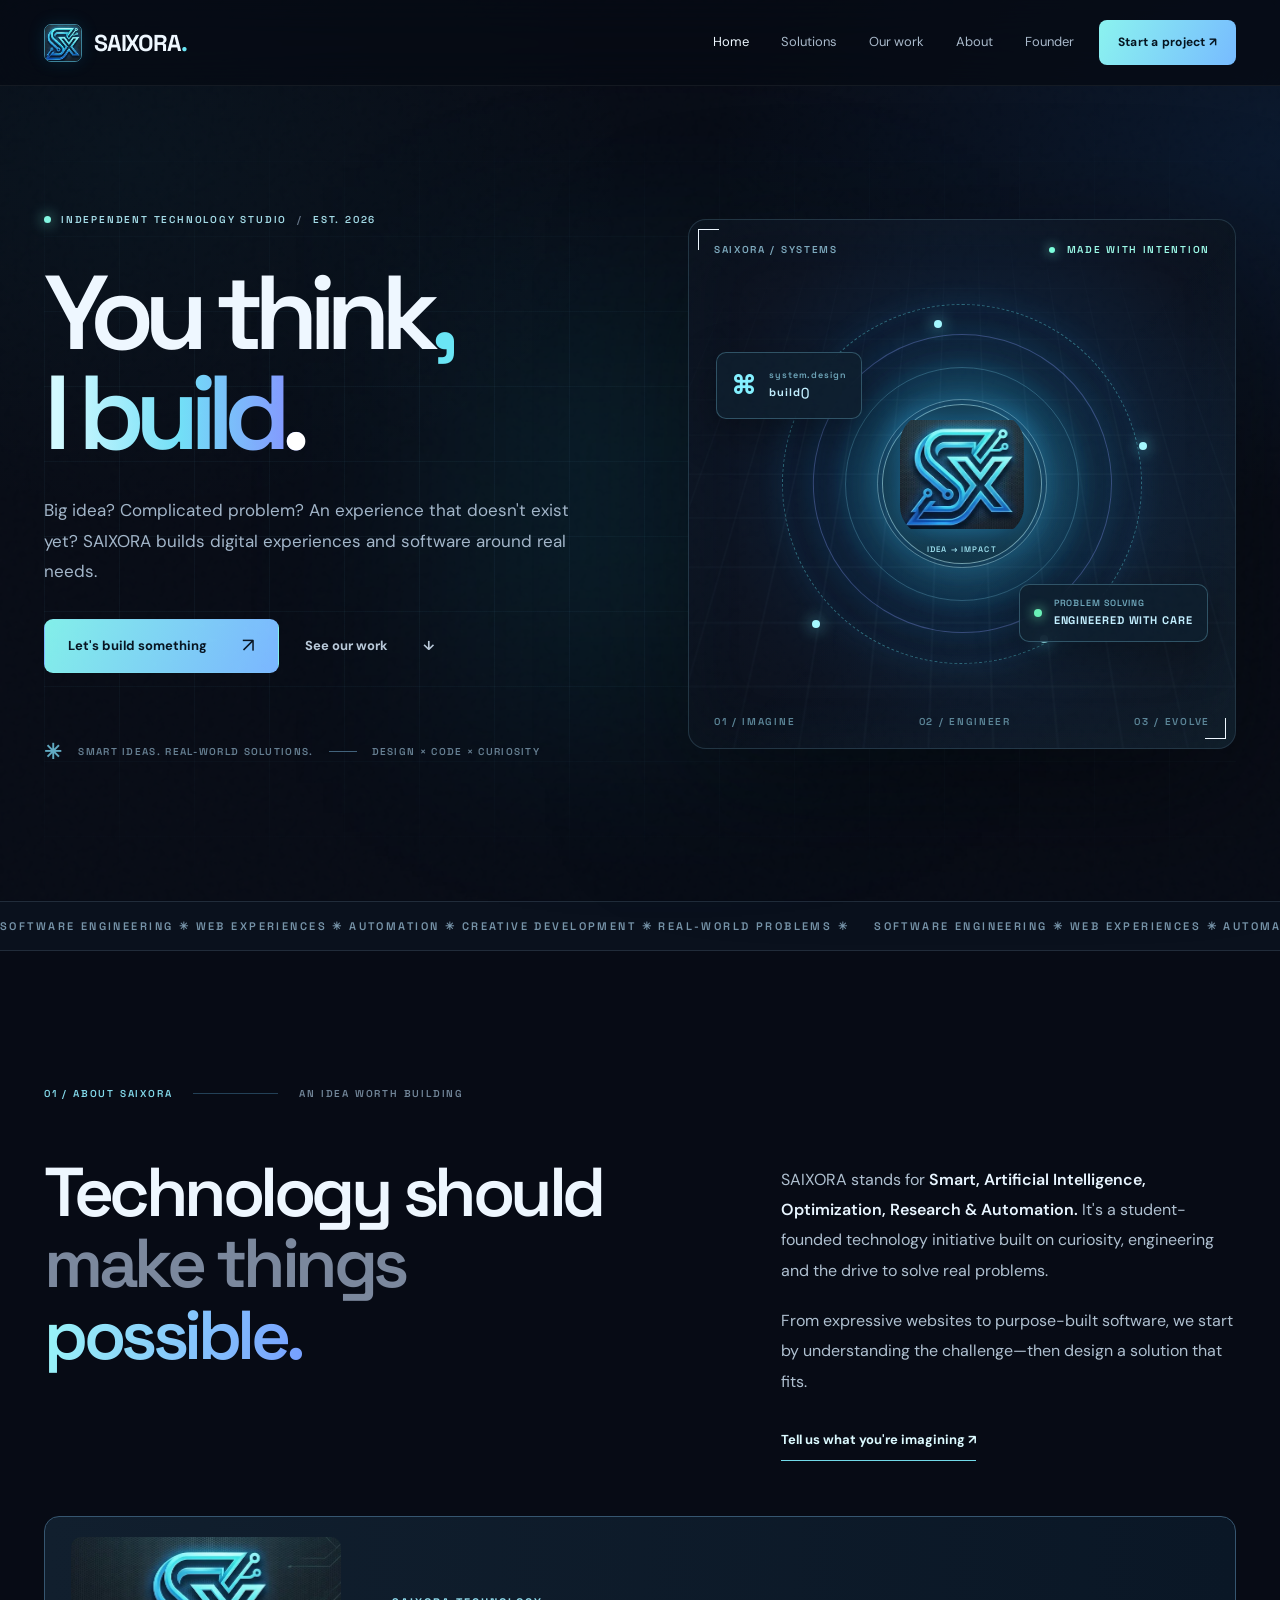
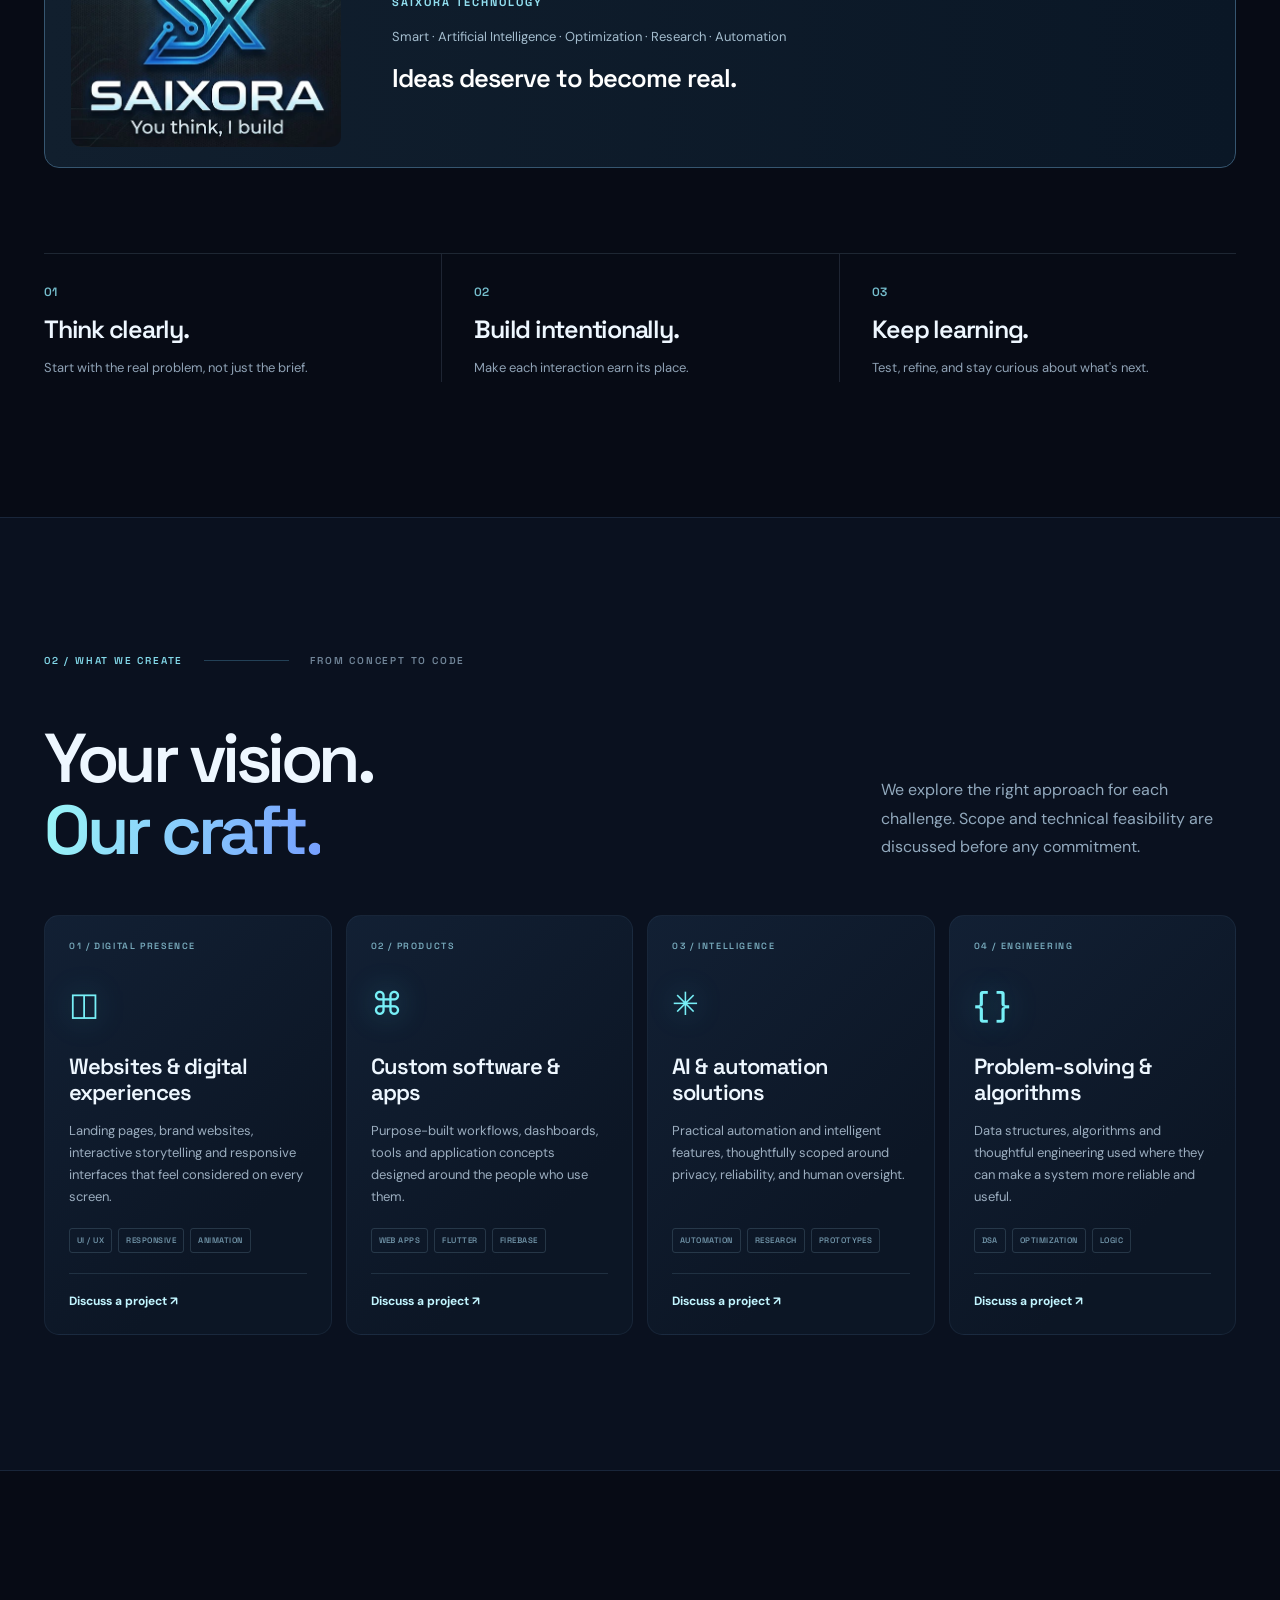
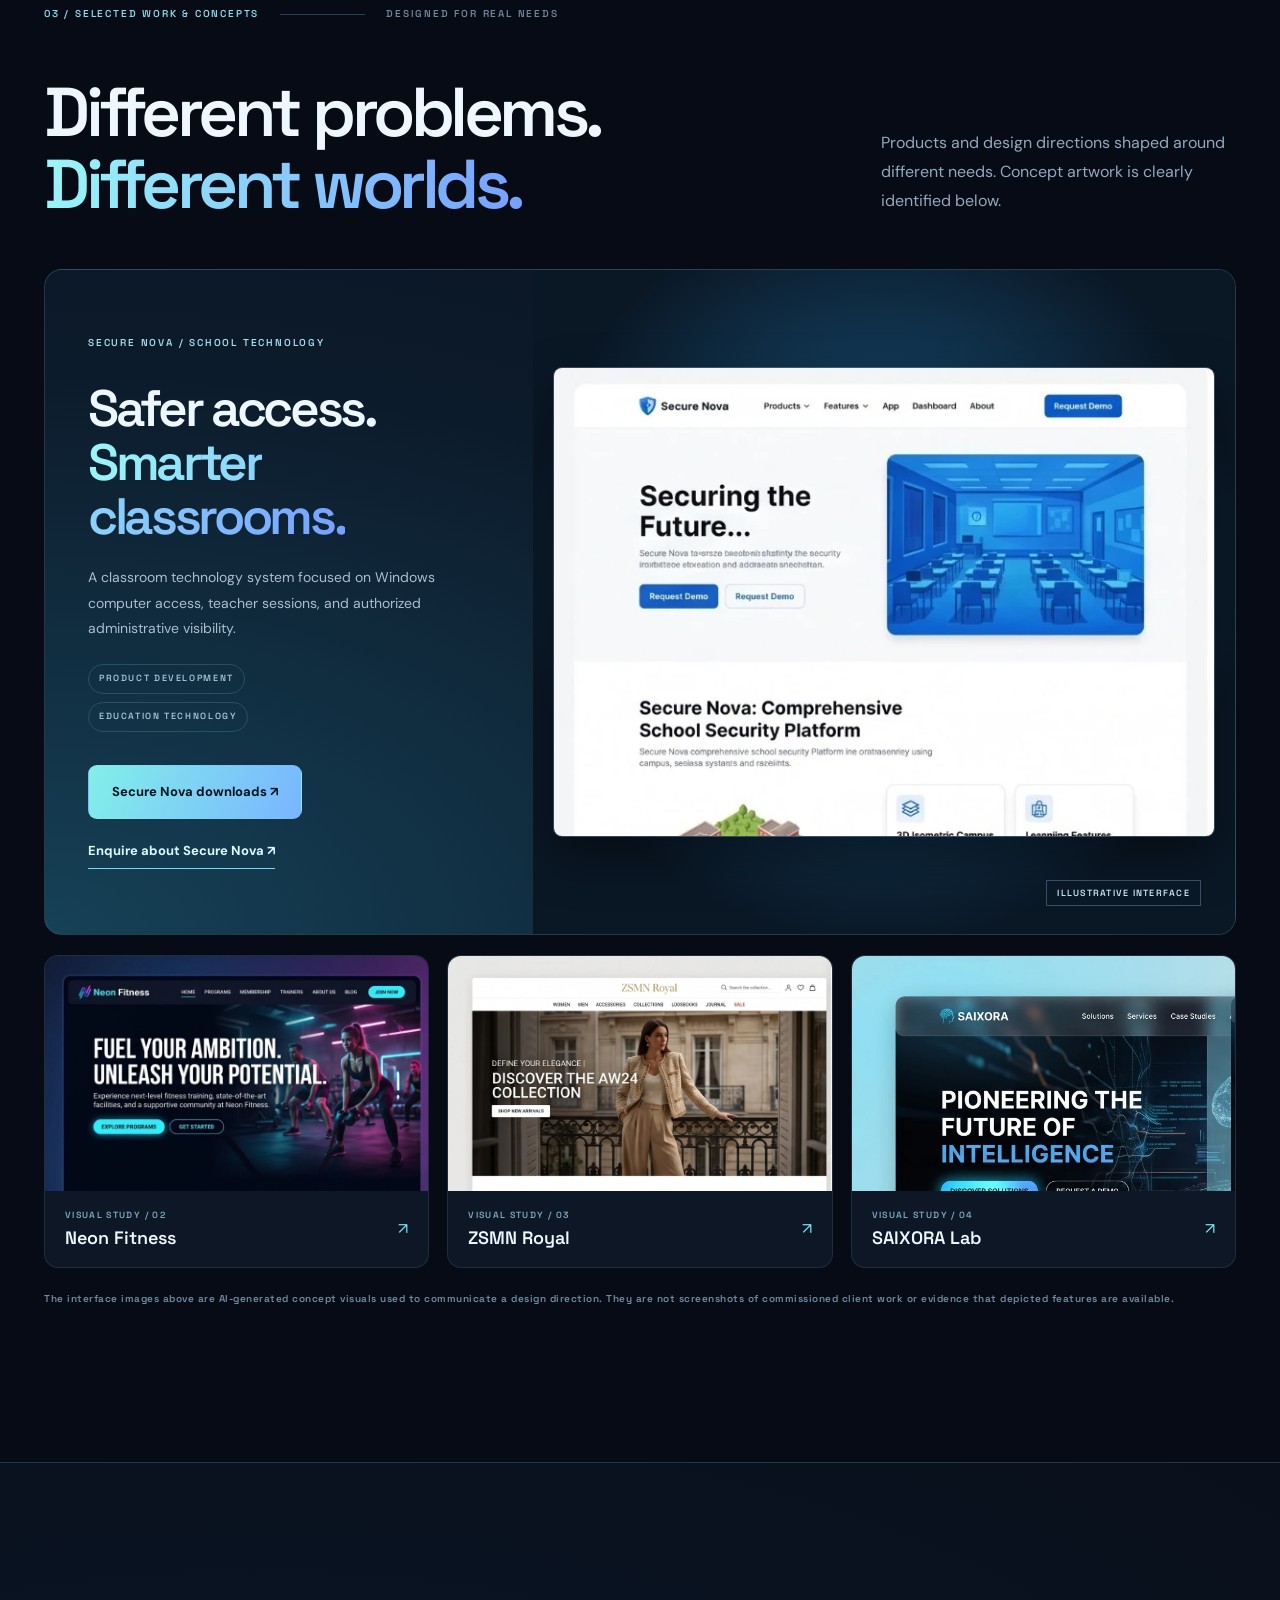
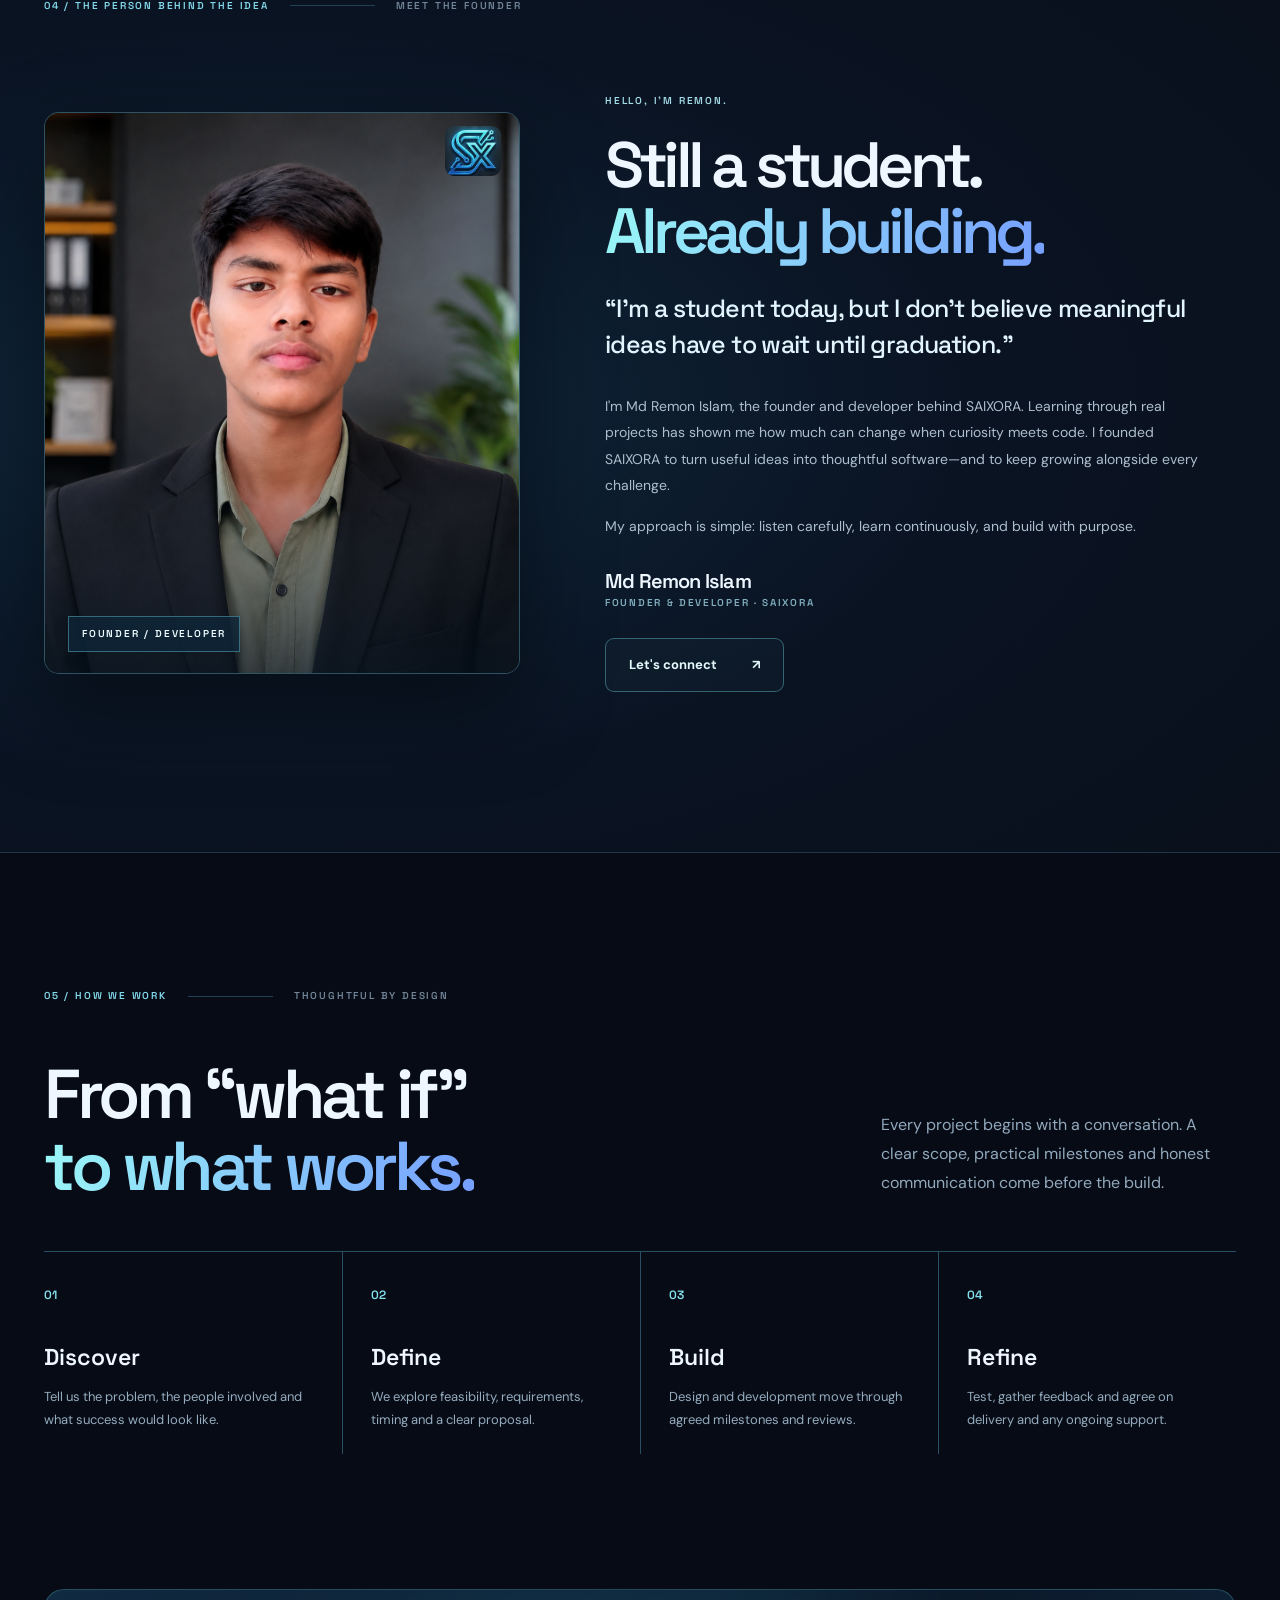
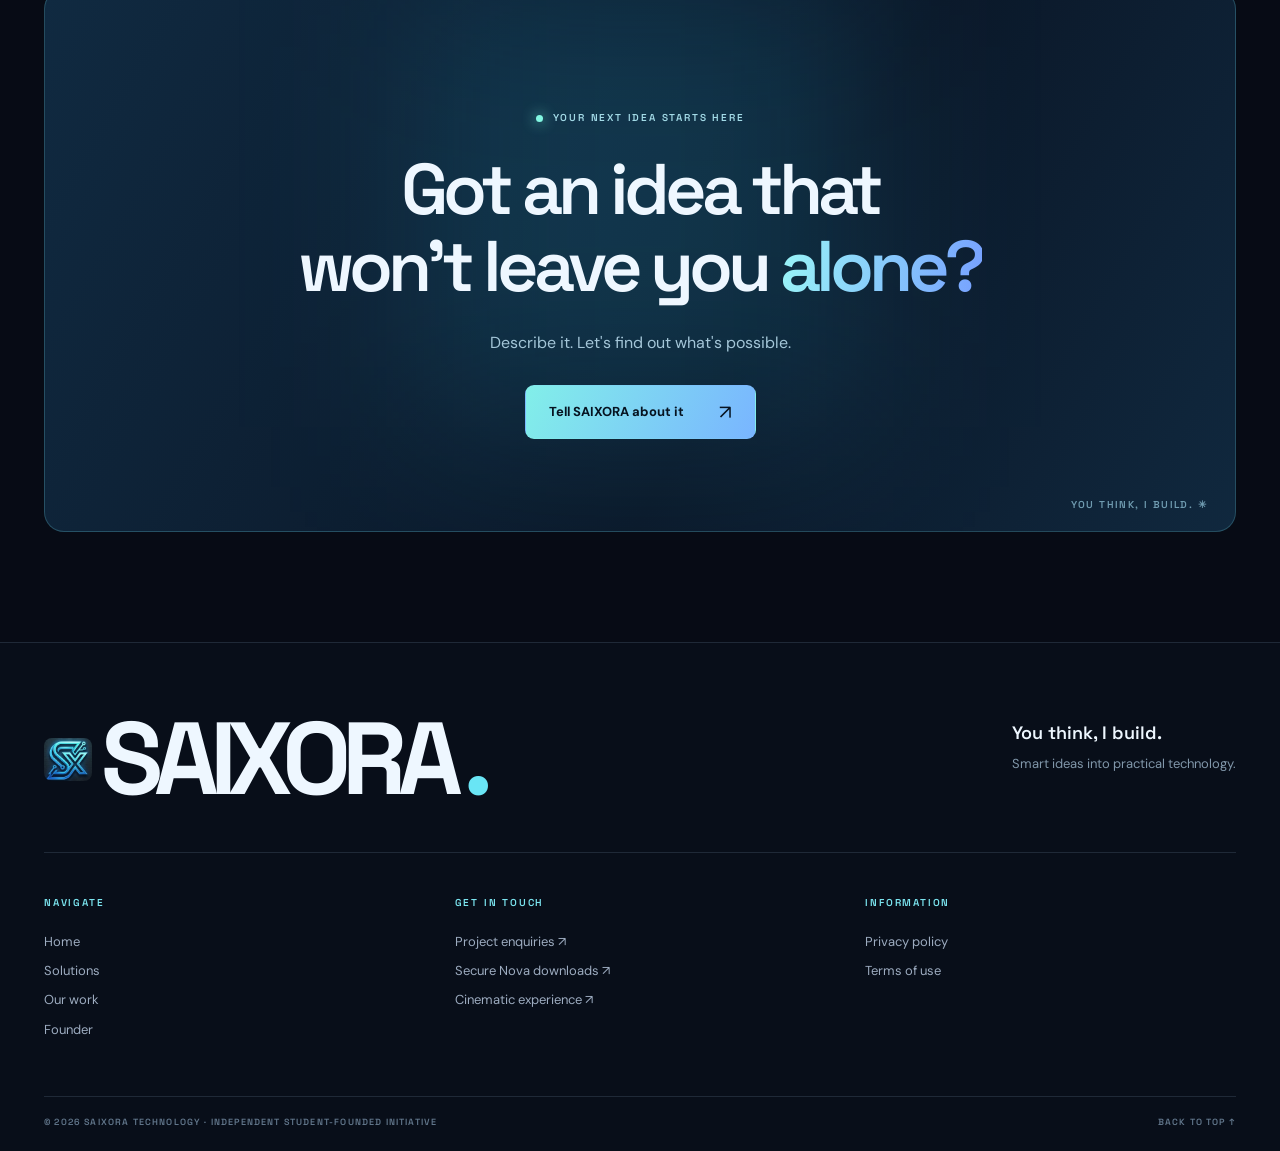
==== public/main.html @ 0c9376a0 "Saixora File uploads" ====
<!doctype html>
<html lang="en">
<head>
  <meta charset="utf-8"><meta name="viewport" content="width=device-width,initial-scale=1,viewport-fit=cover">
  <meta name="theme-color" content="#070b16"><meta name="description" content="SAIXORA Technology — You think, I build. Student-founded technology studio exploring thoughtful websites, software and real-world problem solving.">
  <title>SAIXORA Technology — You think, I build.</title><link rel="icon" href="assets/favicon.png" type="image/png">
  <link rel="preconnect" href="https://fonts.googleapis.com"><link rel="preconnect" href="https://fonts.gstatic.com" crossorigin>
  <link href="https://fonts.googleapis.com/css2?family=DM+Sans:wght@400;500;600;700&family=Space+Grotesk:wght@400;500;600;700&display=swap" rel="stylesheet">
  <link rel="stylesheet" href="main.css"><script src="site.js" defer></script>
</head>
<body data-page="home">
<a class="skip" href="#main-content">Skip to content</a>
<div class="noise" aria-hidden="true"></div>
<header class="nav-wrap" id="siteNav"><nav class="nav container" aria-label="Primary navigation">
  <a class="logo" href="main.html" aria-label="SAIXORA home"><img class="logo-mark brand-image" src="assets/saixora-symbol.webp" alt="" width="39" height="35"><span>SAIXORA<span class="dot">.</span></span></a>
  <div class="nav-links"><a class="active" href="main.html" aria-current="page">Home</a><a href="#solutions">Solutions</a><a href="#work">Our work</a><a href="#about">About</a><a href="#founder">Founder</a></div>
  <a class="nav-cta" href="contact.html">Start a project <span aria-hidden="true">↗</span></a>
</nav></header>
<main id="main-content">
<section class="hero-section container" id="home">
  <div class="hero-grid" aria-hidden="true"></div><div class="hero-light" aria-hidden="true"></div>
  <div class="hero-copy reveal"><p class="eyebrow"><span class="signal"></span> INDEPENDENT TECHNOLOGY STUDIO <span class="slash">/</span> EST. 2026</p>
    <h1>You think<span class="comma">,</span><br><span class="hero-gradient">I build<span class="period">.</span></span></h1>
    <p class="hero-lead">Big idea? Complicated problem? An experience that doesn't exist yet? SAIXORA builds digital experiences and software around real needs.</p>
    <div class="hero-actions"><a href="contact.html" class="btn btn-primary">Let's build something <span aria-hidden="true">↗</span></a><a href="#work" class="btn btn-text">See our work <span aria-hidden="true">↓</span></a></div>
    <div class="hero-foot"><span class="tiny-orbit">✳</span><span>SMART IDEAS. REAL-WORLD SOLUTIONS.</span><span class="tiny-rule"></span><span>DESIGN × CODE × CURIOSITY</span></div>
  </div>
  <div class="hero-art reveal" aria-label="Abstract AI and engineering visualisation"><div class="art-corner art-corner--tl"></div><div class="art-corner art-corner--br"></div>
    <div class="art-top"><span>SAIXORA / SYSTEMS</span><span class="art-live"><i></i> MADE WITH INTENTION</span></div>
    <div class="neural-field"><div class="neural-rings"><span></span><span></span><span></span><span></span></div><div class="neural-core"><img class="core-glyph brand-core" src="assets/saixora-symbol.webp" alt="" width="132" height="117"><small>IDEA → IMPACT</small></div><span class="node node-1"></span><span class="node node-2"></span><span class="node node-3"></span><span class="node node-4"></span></div>
    <div class="floating-chip chip-one"><span class="chip-icon">⌘</span><span>system.design<br><b>build()</b></span></div>
    <div class="floating-chip chip-two"><span class="chip-dot"></span><span>PROBLEM SOLVING<br><b>ENGINEERED WITH CARE</b></span></div>
    <div class="art-bottom"><span>01 / IMAGINE</span><span>02 / ENGINEER</span><span>03 / EVOLVE</span></div>
  </div>
</section>
<div class="ticker" aria-label="Our focus areas"><div class="ticker-track" aria-hidden="true"><span>SOFTWARE ENGINEERING ✳ WEB EXPERIENCES ✳ AUTOMATION ✳ CREATIVE DEVELOPMENT ✳ REAL-WORLD PROBLEMS ✳ </span><span>SOFTWARE ENGINEERING ✳ WEB EXPERIENCES ✳ AUTOMATION ✳ CREATIVE DEVELOPMENT ✳ REAL-WORLD PROBLEMS ✳ </span></div></div>
<section class="section section-intro container reveal" id="about"><div class="section-label"><span>01 / ABOUT SAIXORA</span><span class="line"></span><span>AN IDEA WORTH BUILDING</span></div>
  <div class="intro-layout"><h2 class="display-title">Technology should <span class="muted-word">make things</span><br><em>possible.</em></h2><div class="intro-aside"><p>SAIXORA stands for <strong>Smart, Artificial Intelligence, Optimization, Research &amp; Automation.</strong> It's a student-founded technology initiative built on curiosity, engineering and the drive to solve real problems.</p><p>From expressive websites to purpose-built software, we start by understanding the challenge—then design a solution that fits.</p><a href="contact.html" class="under-link">Tell us what you're imagining <span aria-hidden="true">↗</span></a></div></div>
  <div class="brand-signature reveal"><img src="assets/saixora-lockup.webp" alt="SAIXORA Technology logo — You think, I build" width="390" height="303" loading="lazy"><div><span>SAIXORA TECHNOLOGY</span><p>Smart · Artificial Intelligence · Optimization · Research · Automation</p><strong>Ideas deserve to become real.</strong></div></div>
  <div class="principle-grid"><div class="principle"><span>01</span><strong>Think clearly.</strong><small>Start with the real problem, not just the brief.</small></div><div class="principle"><span>02</span><strong>Build intentionally.</strong><small>Make each interaction earn its place.</small></div><div class="principle"><span>03</span><strong>Keep learning.</strong><small>Test, refine, and stay curious about what's next.</small></div></div>
</section>
<section class="section section-services" id="solutions"><div class="container"><div class="section-label reveal"><span>02 / WHAT WE CREATE</span><span class="line"></span><span>FROM CONCEPT TO CODE</span></div><div class="section-top reveal"><h2 class="display-title">Your vision.<br><em>Our craft.</em></h2><p>We explore the right approach for each challenge. Scope and technical feasibility are discussed before any commitment.</p></div>
  <div class="service-grid"><article class="service-card reveal"><span class="service-number">01 / DIGITAL PRESENCE</span><div class="service-icon" aria-hidden="true">◫</div><h3>Websites &amp; digital experiences</h3><p>Landing pages, brand websites, interactive storytelling and responsive interfaces that feel considered on every screen.</p><div class="service-tags"><span>UI / UX</span><span>RESPONSIVE</span><span>ANIMATION</span></div><a href="contact.html?subject=Website%20project" aria-label="Enquire about websites">Discuss a project ↗</a></article>
  <article class="service-card reveal"><span class="service-number">02 / PRODUCTS</span><div class="service-icon" aria-hidden="true">⌘</div><h3>Custom software &amp; apps</h3><p>Purpose-built workflows, dashboards, tools and application concepts designed around the people who use them.</p><div class="service-tags"><span>WEB APPS</span><span>FLUTTER</span><span>FIREBASE</span></div><a href="contact.html?subject=Software%20project" aria-label="Enquire about software">Discuss a project ↗</a></article>
  <article class="service-card reveal"><span class="service-number">03 / INTELLIGENCE</span><div class="service-icon" aria-hidden="true">✳</div><h3>AI &amp; automation solutions</h3><p>Practical automation and intelligent features, thoughtfully scoped around privacy, reliability, and human oversight.</p><div class="service-tags"><span>AUTOMATION</span><span>RESEARCH</span><span>PROTOTYPES</span></div><a href="contact.html?subject=Automation%20project" aria-label="Enquire about automation">Discuss a project ↗</a></article>
  <article class="service-card reveal"><span class="service-number">04 / ENGINEERING</span><div class="service-icon" aria-hidden="true">{ }</div><h3>Problem-solving &amp; algorithms</h3><p>Data structures, algorithms and thoughtful engineering used where they can make a system more reliable and useful.</p><div class="service-tags"><span>DSA</span><span>OPTIMIZATION</span><span>LOGIC</span></div><a href="contact.html?subject=Engineering%20project" aria-label="Enquire about engineering">Discuss a project ↗</a></article></div>
</div></section>
<section class="section showcase-section container" id="work"><div class="section-label reveal"><span>03 / SELECTED WORK &amp; CONCEPTS</span><span class="line"></span><span>DESIGNED FOR REAL NEEDS</span></div><div class="section-top reveal"><h2 class="display-title">Different problems.<br><em>Different worlds.</em></h2><p>Products and design directions shaped around different needs. Concept artwork is clearly identified below.</p></div>
  <div class="showcase-feature reveal"><div class="showcase-feature-copy"><span class="eyebrow">SECURE NOVA / SCHOOL TECHNOLOGY</span><h3>Safer access.<br><em>Smarter classrooms.</em></h3><p>A classroom technology system focused on Windows computer access, teacher sessions, and authorized administrative visibility.</p><span class="pill">PRODUCT DEVELOPMENT</span><span class="pill">EDUCATION TECHNOLOGY</span><div class="feature-actions"><a class="btn btn-primary" href="nova-download.html">Secure Nova downloads ↗</a><a class="under-link" href="contact.html?subject=Secure%20Nova%20enquiry">Enquire about Secure Nova ↗</a></div></div><div class="feature-image"><img src="assets/secure-nova.webp" alt="AI-generated Secure Nova website interface concept" loading="lazy"><span class="image-corner">ILLUSTRATIVE INTERFACE</span></div></div>
  <div class="showcase-grid"><article class="showcase-tile reveal"><div class="tile-picture"><img src="assets/neon-fitness.webp" alt="AI-generated Neon Fitness website concept" loading="lazy"></div><div class="tile-caption"><span><small>VISUAL STUDY / 02</small><strong>Neon Fitness</strong></span><span aria-hidden="true">↗</span></div></article><article class="showcase-tile reveal"><div class="tile-picture"><img src="assets/zsmn-royal.webp" alt="AI-generated ZSMN Royal fashion interface concept" loading="lazy"></div><div class="tile-caption"><span><small>VISUAL STUDY / 03</small><strong>ZSMN Royal</strong></span><span aria-hidden="true">↗</span></div></article><article class="showcase-tile reveal"><div class="tile-picture"><img src="assets/saixora.webp" alt="AI-generated SAIXORA AI website interface concept" loading="lazy"></div><div class="tile-caption"><span><small>VISUAL STUDY / 04</small><strong>SAIXORA Lab</strong></span><span aria-hidden="true">↗</span></div></article></div>
  <p class="disclosure">The interface images above are AI-generated concept visuals used to communicate a design direction. They are not screenshots of commissioned client work or evidence that depicted features are available.</p>
</section>
<section class="section founder-section" id="founder"><div class="container"><div class="section-label reveal"><span>04 / THE PERSON BEHIND THE IDEA</span><span class="line"></span><span>MEET THE FOUNDER</span></div><div class="founder-grid"><div class="founder-photo-wrap reveal"><img src="assets/founder.png" alt="Portrait provided by Md Remon Islam, founder of SAIXORA" loading="lazy"><span class="photo-label">FOUNDER / DEVELOPER</span><span class="photo-corner" aria-hidden="true"><img src="assets/saixora-symbol.webp" alt="" width="56" height="50"></span></div><div class="founder-copy reveal"><span class="eyebrow">HELLO, I'M REMON.</span><h2>Still a student.<br><em>Already building.</em></h2><p class="founder-highlight">“I'm a student today, but I don't believe meaningful ideas have to wait until graduation.”</p><p>I'm Md Remon Islam, the founder and developer behind SAIXORA. Learning through real projects has shown me how much can change when curiosity meets code. I founded SAIXORA to turn useful ideas into thoughtful software—and to keep growing alongside every challenge.</p><p>My approach is simple: listen carefully, learn continuously, and build with purpose.</p><div class="signature"><span>Md Remon Islam</span><small>FOUNDER &amp; DEVELOPER · SAIXORA</small></div><a class="btn btn-outline" href="contact.html">Let's connect <span aria-hidden="true">↗</span></a></div></div></div></section>
<section class="section process-section container" id="process"><div class="section-label reveal"><span>05 / HOW WE WORK</span><span class="line"></span><span>THOUGHTFUL BY DESIGN</span></div><div class="section-top reveal"><h2 class="display-title">From “what if”<br><em>to what works.</em></h2><p>Every project begins with a conversation. A clear scope, practical milestones and honest communication come before the build.</p></div><div class="process-steps"><div class="process-step reveal"><span>01</span><h3>Discover</h3><p>Tell us the problem, the people involved and what success would look like.</p></div><div class="process-step reveal"><span>02</span><h3>Define</h3><p>We explore feasibility, requirements, timing and a clear proposal.</p></div><div class="process-step reveal"><span>03</span><h3>Build</h3><p>Design and development move through agreed milestones and reviews.</p></div><div class="process-step reveal"><span>04</span><h3>Refine</h3><p>Test, gather feedback and agree on delivery and any ongoing support.</p></div></div></section>
<section class="section cta-section container reveal"><div class="cta-glow" aria-hidden="true"></div><p class="eyebrow"><span class="signal"></span> YOUR NEXT IDEA STARTS HERE</p><h2>Got an idea that<br>won't leave you <em>alone?</em></h2><p>Describe it. Let's find out what's possible.</p><a class="btn btn-primary" href="contact.html">Tell SAIXORA about it <span aria-hidden="true">↗</span></a><span class="cta-stamp">YOU THINK, I BUILD. ✳</span></section>
</main>
<footer class="site-footer"><div class="container"><div class="footer-head"><a class="footer-logo" href="main.html"><img src="assets/saixora-symbol.webp" alt="" width="48" height="43">SAIXORA<span>.</span></a><p>You think, I build.<br><span>Smart ideas into practical technology.</span></p></div><div class="footer-middle"><div><p class="footer-kicker">NAVIGATE</p><a href="main.html">Home</a><a href="main.html#solutions">Solutions</a><a href="main.html#work">Our work</a><a href="main.html#founder">Founder</a></div><div><p class="footer-kicker">GET IN TOUCH</p><a href="contact.html">Project enquiries ↗</a><a href="nova-download.html">Secure Nova downloads ↗</a><a href="index.html">Cinematic experience ↗</a></div><div><p class="footer-kicker">INFORMATION</p><a href="privacy.html">Privacy policy</a><a href="terms.html">Terms of use</a></div></div><div class="footer-bottom"><span>© <span data-year>2026</span> SAIXORA TECHNOLOGY · INDEPENDENT STUDENT-FOUNDED INITIATIVE</span><a href="#home">BACK TO TOP ↑</a></div></div></footer>
<nav class="mobile-dock" aria-label="Mobile quick navigation"><a href="main.html" class="active" aria-current="page"><span aria-hidden="true">⌂</span>Home</a><a href="main.html#solutions"><span aria-hidden="true">◈</span>Services</a><a href="main.html#work"><span aria-hidden="true">◫</span>Work</a><a href="main.html#founder"><span aria-hidden="true">✳</span>Founder</a><a href="contact.html"><span aria-hidden="true">↗</span>Contact</a></nav>
</body></html>
---- public/main.css ----
:root{--bg:#070b15;--bg2:#0b1220;--panel:#0f1727;--card:#111b2c;--white:#eef7ff;--soft:#adbed0;--muted:#728399;--cyan:#69e5f5;--blue:#6287ff;--line:rgba(188,219,255,.13);--radius:20px;--max:1240px}*{box-sizing:border-box}html{scroll-behavior:smooth;scroll-padding-top:94px}body{margin:0;background:var(--bg);color:var(--white);font-family:'DM Sans',Arial,sans-serif;-webkit-font-smoothing:antialiased;overflow-x:hidden;line-height:1.55}body::before{content:"";position:absolute;inset:0 0 auto;height:1100px;pointer-events:none;background:radial-gradient(ellipse 55% 40% at 100% 14%,rgba(26,109,203,.13),transparent 80%),radial-gradient(ellipse 50% 40% at 10% 15%,rgba(30,188,215,.045),transparent 80%);z-index:-2}::selection{background:#75eaff;color:#06111a}a{color:inherit;text-decoration:none}button,input,textarea{font:inherit}button,a{-webkit-tap-highlight-color:transparent}button{cursor:pointer}img{display:block;max-width:100%}.container{width:min(var(--max),calc(100% - 88px));margin-inline:auto}.noise{position:fixed;inset:0;pointer-events:none;z-index:15;opacity:.09;background-image:url('data:image/svg+xml,%3Csvg viewBox=%220 0 160 160%22 xmlns=%22http://www.w3.org/2000/svg%22%3E%3Cfilter id=%22n%22%3E%3CfeTurbulence type=%22fractalNoise%22 baseFrequency=%22.8%22 numOctaves=%222%22 stitchTiles=%22stitch%22/%3E%3C/filter%3E%3Crect width=%22100%25%22 height=%22100%25%22 filter=%22url(%23n)%22 opacity=%22.16%22/%3E%3C/svg%3E');mix-blend-mode:screen}.skip{position:fixed;top:-100px;left:16px;z-index:100;background:#e2f7ff;color:#03111f;padding:10px 16px}.skip:focus{top:16px}:focus-visible{outline:2px solid var(--cyan);outline-offset:4px}.nav-wrap{position:sticky;top:0;z-index:30;border-bottom:1px solid rgba(255,255,255,.06);background:rgba(6,11,20,.78);backdrop-filter:blur(22px);-webkit-backdrop-filter:blur(22px);transition:background .3s}.nav-wrap.is-scrolled{background:rgba(6,11,20,.96);box-shadow:0 12px 50px rgba(0,0,0,.24)}.nav{height:85px;display:flex;align-items:center;justify-content:space-between;gap:25px}.logo{display:flex;align-items:center;gap:12px;font:700 23px 'Space Grotesk',sans-serif;letter-spacing:-1.2px;white-space:nowrap}.logo-mark{width:38px;height:38px;border:1px solid #3d839a;border-radius:12px;display:grid;place-items:center;color:var(--cyan);font-size:24px;box-shadow:inset 0 0 20px #3a95aa1e,0 0 25px #4acfe519}.dot,.footer-logo span{color:var(--cyan)}.nav-links{display:flex;align-items:center;gap:32px;margin-left:auto}.nav-links a{font-size:13px;color:#a9b9ca;transition:color .2s}.nav-links a:hover,.nav-links a.active{color:var(--white)}.nav-cta{font-size:12px;font-weight:700;letter-spacing:.02em;color:#061520;background:linear-gradient(115deg,#8bf3ef,#77bbff);padding:13px 19px;border-radius:8px;white-space:nowrap;transition:transform .2s,box-shadow .2s}.nav-cta:hover,.btn-primary:hover{transform:translateY(-3px);box-shadow:0 12px 30px #4cc4ed27}.mobile-dock{display:none}.eyebrow,.section-label,.section-kicker,.service-number,.service-tags,.photo-label,.footer-kicker,.disclosure,.pill{font-family:'Space Grotesk',sans-serif;font-size:10px;letter-spacing:.18em;font-weight:600}.eyebrow{color:#a3dbe7;display:flex;align-items:center;gap:10px;flex-wrap:wrap}.signal{width:7px;height:7px;background:#82f7e2;display:inline-block;border-radius:50%;box-shadow:0 0 14px #76ffe0;flex:none}.slash{color:#667689}.hero-section{min-height:min(835px,calc(100svh - 85px));padding-block:95px 115px;display:grid;grid-template-columns:1.05fr .95fr;align-items:center;gap:38px;position:relative}.hero-grid{position:absolute;inset:0;pointer-events:none;background-image:linear-gradient(#85daf90b 1px,transparent 1px),linear-gradient(90deg,#85daf90b 1px,transparent 1px);background-size:75px 75px;mask-image:linear-gradient(to bottom,transparent,black 35%,black 70%,transparent)}.hero-light{position:absolute;width:420px;height:420px;background:#15b9d81a;filter:blur(110px);left:35%;top:25%;pointer-events:none}.hero-copy,.hero-art{position:relative}.hero-copy{z-index:2}.hero-copy h1{font:600 clamp(76px,8.2vw,142px)/.96 'Space Grotesk',sans-serif;letter-spacing:-.095em;margin:35px 0 31px;white-space:nowrap}.comma{color:var(--cyan)}.hero-gradient{background:linear-gradient(90deg,#d3faff 5%,#71dff7 53%,#858fff);-webkit-background-clip:text;background-clip:text;color:transparent}.period{color:#fff}.hero-lead{max-width:535px;font-size:17px;line-height:1.8;color:#a2b5c9;margin:0 0 32px}.hero-actions{display:flex;align-items:center;gap:26px;flex-wrap:wrap}.btn{display:inline-flex;align-items:center;justify-content:space-between;gap:35px;min-height:54px;border:1px solid transparent;border-radius:9px;padding:0 23px;font-size:13px;font-weight:700;transition:transform .2s,background .2s,box-shadow .2s}.btn-primary{background:linear-gradient(115deg,#82efe9,#79b5ff);color:#061320}.btn-primary span{font-size:20px;font-weight:400}.btn-text{color:#b9cada;padding:0;border:0}.btn-text:hover,.under-link:hover{color:var(--cyan)}.hero-foot{display:flex;align-items:center;flex-wrap:wrap;gap:15px;margin-top:65px;color:#657e91;font:600 10px 'Space Grotesk';letter-spacing:.13em}.tiny-orbit{font-size:21px;color:#60a9c1}.tiny-rule{width:28px;height:1px;background:#41617a}.hero-art{height:530px;border:1px solid #41667a6b;border-radius:18px;overflow:hidden;background:radial-gradient(circle at 54% 47%,#11344a 0,#0c1c31 38%,#0b1220 66%,#080d17);box-shadow:0 40px 130px #02060988,inset 0 0 70px #2f91ac0e}.hero-art::before{content:'';position:absolute;inset:0;background-image:linear-gradient(#b8efff0c 1px,transparent 1px),linear-gradient(90deg,#b8efff0c 1px,transparent 1px);background-size:32px 32px;transform:perspective(400px) rotateX(28deg) scale(1.5);mask-image:radial-gradient(ellipse,black 5%,transparent 75%)}.hero-art::after{content:'';position:absolute;inset:0;background:linear-gradient(135deg,transparent 50%,#75dcff0c);pointer-events:none}.art-top,.art-bottom{position:absolute;z-index:4;display:flex;align-items:center;justify-content:space-between;left:25px;right:25px;font:600 10px 'Space Grotesk';letter-spacing:.17em;color:#7da9bd}.art-top{top:23px}.art-bottom{bottom:20px;color:#5b8597}.art-live{color:#9bfae8}.art-live i{display:inline-block;width:6px;height:6px;background:#7cffdc;border-radius:50%;margin-right:7px;box-shadow:0 0 12px #81ffe7}.art-corner{position:absolute;width:21px;height:21px;border-color:#80f5ff;z-index:5}.art-corner--tl{top:9px;left:9px;border-left:1px solid;border-top:1px solid}.art-corner--br{bottom:9px;right:9px;border-right:1px solid;border-bottom:1px solid}.neural-field{position:absolute;inset:14%;display:grid;place-items:center}.neural-rings{position:absolute;width:360px;height:360px;display:grid;place-items:center}.neural-rings span{position:absolute;border:1px solid #61e9f761;border-radius:50%;box-shadow:0 0 28px #45b7ff1a,inset 0 0 20px #45b7ff10;animation:rotate 25s linear infinite}.neural-rings span:nth-child(1){width:100%;height:100%;border-style:dashed}.neural-rings span:nth-child(2){width:83%;height:83%;animation-direction:reverse;border-color:#839cfa5c;transform:rotate(32deg)}.neural-rings span:nth-child(3){width:65%;height:65%;border-color:#7dd6ec48}.neural-rings span:nth-child(4){width:47%;height:47%;border-color:#d2feff67;box-shadow:0 0 60px #36c9ea45}.neural-core{position:relative;z-index:2;width:160px;height:160px;border-radius:50%;display:flex;flex-direction:column;align-items:center;justify-content:center;background:radial-gradient(circle,#286880 0,#0d283b 60%,#0b1a2a);border:1px solid #b4f5ff93;box-shadow:0 0 80px #3dcdfc51,0 0 130px #1a86e925,inset 0 0 45px #4de2ff2d}.core-glyph{font:700 81px 'Space Grotesk';line-height:1;letter-spacing:-8px;text-shadow:0 0 35px #97fdff;color:#d1fbff}.neural-core small{color:#a3e4f0;font:600 8px 'Space Grotesk';letter-spacing:.14em;margin-top:8px}.node{position:absolute;width:8px;height:8px;border-radius:50%;background:#a4f8ff;box-shadow:0 0 16px #6decff}.node-1{top:7%;left:43%}.node-2{top:39%;right:3%}.node-3{bottom:12%;left:12%}.node-4{bottom:8%;right:28%}.floating-chip{position:absolute;z-index:4;border:1px solid #88e5fe45;background:#0d1d2ddc;backdrop-filter:blur(10px);border-radius:10px;display:flex;gap:12px;align-items:center;padding:10px 14px;box-shadow:0 14px 45px #0005;font:600 9px 'Space Grotesk';line-height:1.8;letter-spacing:.1em;color:#6ea6ba;animation:float 5s ease-in-out infinite}.floating-chip b{color:#c2efff;font-size:11px}.chip-icon{font-size:25px;color:#83f0ff}.chip-one{left:5%;top:25%}.chip-two{right:5%;bottom:20%;animation-delay:-2s}.chip-dot{width:8px;height:8px;border-radius:50%;background:#69f0b6;box-shadow:0 0 12px #69f0b6}.ticker{border-block:1px solid var(--line);overflow:hidden;padding:17px 0;background:#0a111d}.ticker-track{display:flex;width:max-content;animation:marquee 38s linear infinite;color:#7794a9;font:600 11px 'Space Grotesk';letter-spacing:.22em}.ticker-track span{white-space:nowrap;padding-right:25px}.section{padding-block:135px}.section-label{display:flex;align-items:center;gap:21px;color:#83d9ea;margin-bottom:55px}.section-label span:last-child{color:#718598}.section-label .line{height:1px;background:#234157;flex:1;max-width:85px}.display-title{font:600 clamp(45px,5.4vw,80px)/1.04 'Space Grotesk';letter-spacing:-.065em;margin:0}.display-title em,.founder-copy h2 em,.showcase-feature h3 em,.cta-section h2 em,.contact-hero h1 em,.contact-form-panel h2 em,.aside-art p em{font-style:normal;background:linear-gradient(100deg,#9af7f7,#769fff);-webkit-background-clip:text;background-clip:text;color:transparent}.muted-word{color:#7b889d}.intro-layout{display:grid;grid-template-columns:1.12fr .88fr;gap:80px;align-items:start}.intro-aside{max-width:455px;margin-left:auto;padding-top:8px;color:#afc0d0;font-size:16px;line-height:1.9}.intro-aside strong{color:#e8f5ff;font-weight:600}.intro-aside p:first-child{margin-top:0}.intro-aside p+p{margin:20px 0 27px}.under-link{display:inline-block;color:#dcfaff;border-bottom:1px solid #73dbea;padding-bottom:7px;font-size:13px;font-weight:700;transition:color .2s}.principle-grid{margin-top:85px;display:grid;grid-template-columns:repeat(3,1fr);border-top:1px solid var(--line)}.principle{padding:30px 28px 4px 0;display:grid;gap:13px}.principle:not(:first-child){padding-left:32px;border-left:1px solid var(--line)}.principle>span{color:#76bfce;font:600 12px 'Space Grotesk'}.principle strong{font:600 25px 'Space Grotesk';letter-spacing:-.05em}.principle small{font-size:13px;color:#8fa2b5}.section-services{background:#0a111f;border-block:1px solid #19263a}.section-top{display:flex;justify-content:space-between;align-items:end;gap:35px;margin-bottom:48px}.section-top>p{color:#92a9bd;max-width:355px;line-height:1.8;margin:0 0 5px}.service-grid{display:grid;grid-template-columns:repeat(4,1fr);gap:14px}.service-card{min-height:415px;background:linear-gradient(135deg,#122034,#0c1625 72%);border:1px solid #2c425858;border-radius:15px;padding:24px;display:flex;flex-direction:column;transition:transform .3s,border-color .3s,background .3s}.service-card:hover{transform:translateY(-6px);border-color:#7ad7f06b;background:linear-gradient(135deg,#142c42,#0c1625 72%)}.service-number{color:#78abbd;font-size:9px}.service-icon{font:500 32px 'Space Grotesk';height:100px;display:flex;align-items:center;color:#77eff7;text-shadow:0 0 30px #45d6ed65}.service-card h3{font:600 22px/1.18 'Space Grotesk';letter-spacing:-.04em;margin:0 0 14px}.service-card p{font-size:13px;color:#9badbf;line-height:1.7;margin:0 0 20px}.service-tags{display:flex;gap:6px;flex-wrap:wrap;margin-top:auto;color:#7093a7;letter-spacing:.06em;font-size:8px}.service-tags span{border:1px solid #47607270;border-radius:3px;padding:5px 7px}.service-card a{padding-top:18px;margin-top:20px;border-top:1px solid #33495b85;font-size:12px;font-weight:700;color:#c2f5ff}.service-card a:hover{color:#6de5f6}.showcase-section{padding-bottom:145px}.showcase-feature{display:grid;grid-template-columns:.82fr 1.18fr;border:1px solid #3d657277;border-radius:18px;overflow:hidden;background:radial-gradient(ellipse at 0 100%,#164157,#0c1b2b 60%,#0a121f)}.showcase-feature-copy{padding:65px 43px;display:flex;align-items:flex-start;flex-direction:column}.showcase-feature h3{font:600 clamp(38px,4vw,61px)/1.05 'Space Grotesk';letter-spacing:-.065em;margin:32px 0 22px}.showcase-feature p{font-size:14px;line-height:1.8;color:#abbecf;margin:0 0 23px}.pill{display:inline-flex;color:#a5c2d0;border:1px solid #5a91a451;border-radius:20px;padding:7px 10px;margin:0 7px 8px 0;font-size:9px}.showcase-feature .under-link{margin-top:27px}.feature-image{position:relative;overflow:hidden;display:flex;align-items:center;justify-content:center;padding:20px;background:radial-gradient(ellipse at 50% 45%,#1b5d8a,#0a1725 73%)}.feature-image img{width:100%;height:100%;max-height:470px;object-fit:cover;object-position:top;border-radius:9px;border:1px solid #c6d8e33d;box-shadow:0 20px 50px #0006}.image-corner{position:absolute;bottom:28px;right:34px;color:#c8e4ef;background:#0b1826c7;border:1px solid #a4e6ff47;padding:6px 10px;font:600 9px 'Space Grotesk';letter-spacing:.14em}.showcase-grid{display:grid;grid-template-columns:repeat(3,1fr);gap:18px;margin-top:20px}.showcase-tile{border:1px solid #34495e75;background:#0d1725;border-radius:14px;overflow:hidden}.tile-picture{height:235px;overflow:hidden;background:#16273a}.tile-picture img{height:100%;width:100%;object-fit:cover;object-position:top;transition:transform .65s}.showcase-tile:hover img{transform:scale(1.045)}.tile-caption{display:flex;justify-content:space-between;align-items:center;padding:18px 20px}.tile-caption>span:first-child{display:grid;gap:5px}.tile-caption small{color:#7faabe;font:600 9px 'Space Grotesk';letter-spacing:.15em}.tile-caption strong{font:600 18px 'Space Grotesk'}.tile-caption>span:last-child{color:#73e6f2}.disclosure{line-height:1.7;letter-spacing:.05em;color:#708da4;margin-top:22px;font-size:10px}.founder-section{background:radial-gradient(ellipse at 20% 55%,#10293e 0,#0a1322 49%,#09101b);border-block:1px solid #203647}.founder-grid{display:grid;grid-template-columns:minmax(300px,.86fr) 1.14fr;gap:85px;align-items:center}.founder-photo-wrap{min-height:560px;position:relative;overflow:hidden;border:1px solid #6cc2d250;border-radius:15px;background:#132030;box-shadow:0 35px 90px #0007}.founder-photo-wrap::after{content:'';position:absolute;inset:50% 0 0;background:linear-gradient(transparent,#071320b8);pointer-events:none}.founder-photo-wrap>img{width:100%;height:560px;object-fit:cover;object-position:center 38%}.photo-label{position:absolute;bottom:21px;left:23px;z-index:2;color:#eefcff;background:#0d2638c9;padding:9px 13px;border:1px solid #71d6e765}.photo-corner{position:absolute;right:18px;top:13px;color:#8de4ec;font-size:32px}.founder-copy{padding-block:25px}.founder-copy h2{font:600 clamp(49px,5vw,78px)/1.04 'Space Grotesk';letter-spacing:-.075em;margin:23px 0 24px}.founder-copy>p{color:#adbecd;font-size:14px;line-height:1.9;max-width:595px}.founder-copy .founder-highlight{font:500 clamp(18px,2vw,25px)/1.45 'Space Grotesk';letter-spacing:-.025em;color:#e2f5ff;margin-bottom:30px}.signature{margin:29px 0;display:grid;gap:2px}.signature span{font:600 20px 'Space Grotesk';letter-spacing:-.04em}.signature small{font:600 10px 'Space Grotesk';letter-spacing:.17em;color:#82afc0}.btn-outline{border-color:#74d6e164;color:#e3f9fc;background:#1b324338}.btn-outline:hover{background:#203d5180}.process-steps{display:grid;grid-template-columns:repeat(4,1fr);border-top:1px solid #275064}.process-step{padding:30px 28px 10px 0}.process-step:not(:first-child){border-left:1px solid #275064;padding-left:28px}.process-step>span{color:#85e3ee;font:600 12px 'Space Grotesk'}.process-step h3{font:600 23px 'Space Grotesk';margin:35px 0 10px}.process-step p{color:#95acbf;font-size:13px;line-height:1.8}.cta-section{position:relative;overflow:hidden;background:linear-gradient(120deg,#102a41,#0b1829 60%,#10283e);border:1px solid #3b758785;border-radius:20px;text-align:center;padding:110px 25px 92px;margin-bottom:110px}.cta-glow{position:absolute;width:440px;height:440px;background:#30cbed26;filter:blur(90px);left:50%;top:40%;transform:translate(-50%,-50%);pointer-events:none}.cta-section .eyebrow{justify-content:center;position:relative}.cta-section h2{font:600 clamp(44px,5.6vw,76px)/1.08 'Space Grotesk';letter-spacing:-.07em;position:relative;margin:25px 0}.cta-section>p:not(.eyebrow){color:#a4c6d8;margin:0 0 30px;position:relative}.cta-section .btn{position:relative}.cta-stamp{position:absolute;right:28px;bottom:20px;font:600 10px 'Space Grotesk';letter-spacing:.14em;color:#6f9bb0}.site-footer{border-top:1px solid var(--line);background:#080e19;padding:68px 0 23px}.footer-head{display:flex;align-items:start;justify-content:space-between;border-bottom:1px solid var(--line);padding-bottom:45px;gap:30px}.footer-logo{font:700 clamp(50px,8vw,104px)/.93 'Space Grotesk';letter-spacing:-.09em}.footer-head p{font:600 18px 'Space Grotesk';line-height:1.6;margin:8px 0 0}.footer-head p span{font:400 13px 'DM Sans';color:#8197aa}.footer-middle{display:grid;grid-template-columns:repeat(3,1fr);gap:40px;padding:42px 0 56px}.footer-middle>div{display:flex;align-items:flex-start;flex-direction:column;gap:9px}.footer-kicker{color:#7be5f0;margin:0 0 13px}.footer-middle a{font-size:13px;color:#9dacc0;transition:color .2s}.footer-middle a:hover{color:#e6f6ff}.footer-bottom{display:flex;justify-content:space-between;align-items:center;gap:20px;border-top:1px solid var(--line);padding-top:19px;color:#62778c;font:600 9px 'Space Grotesk';letter-spacing:.13em}.footer-bottom a:hover{color:var(--cyan)}.reveal{transition:opacity .8s ease,transform .8s cubic-bezier(.2,.8,.2,1)}.js-ready .reveal:not(.in-view){opacity:0;transform:translateY(28px)}
/* Contact */.contact-hero{padding-top:100px;padding-bottom:70px}.contact-hero .section-label{margin-bottom:32px}.contact-hero h1{font:600 clamp(56px,7vw,104px)/1.04 'Space Grotesk';letter-spacing:-.08em;margin:0 0 28px}.contact-hero>p{color:#a9bbcb;max-width:680px;font-size:17px;line-height:1.85}.contact-layout{display:grid;grid-template-columns:.78fr 1.22fr;gap:25px;padding-bottom:120px}.contact-aside,.contact-form-panel{border:1px solid #36536686;border-radius:18px;overflow:hidden}.contact-aside{background:#0b1828}.aside-art{position:relative;height:355px;padding:28px;background:radial-gradient(circle at 55% 45%,#1a5570,#0c1d31 60%,#0b1725)}.aside-art p{font:600 34px/1.13 'Space Grotesk';letter-spacing:-.055em;position:absolute;bottom:24px;left:26px;margin:0}.aside-orbit{position:absolute;left:50%;top:43%;transform:translate(-50%,-50%);display:grid;place-items:center;width:172px;height:172px;border:1px solid #6bddfa87;border-radius:50%;box-shadow:0 0 70px #36d7fc27,inset 0 0 40px #4ae0ff17}.aside-orbit::before,.aside-orbit::after{content:'';position:absolute;inset:20px;border:1px dashed #96faff7a;border-radius:50%;animation:rotate 28s linear infinite}.aside-orbit::after{inset:-30px;border-color:#75a7dc5d;animation-direction:reverse}.aside-orbit>span{font-size:70px;color:#a7faff;text-shadow:0 0 35px #84f4ff}.contact-aside-bottom{padding:32px}.section-kicker{color:#82cad7}.aside-step{display:flex;gap:19px;margin-top:23px;align-items:baseline}.aside-step>span{color:#7de5ee;font:600 12px 'Space Grotesk'}.aside-step p{margin:0;color:#b2c2d0;font-size:14px;line-height:1.65}.aside-note{font-size:12px;line-height:1.7;color:#8094a8;border-top:1px solid var(--line);padding-top:27px;margin-top:35px}.contact-form-panel{background:#0d1828;padding:45px 42px}.contact-form-panel h2{font:600 44px 'Space Grotesk';letter-spacing:-.06em;margin:15px 0 8px}.form-intro{color:#a4b7c8;margin:0 0 32px;font-size:14px}.form-row{display:grid;grid-template-columns:1fr 1fr;gap:16px}.field{display:flex;flex-direction:column;gap:8px;margin-bottom:21px}.field label{font-size:12px;font-weight:700;color:#d9e9f5}.field label span{color:#72e4e9}.field input,.field textarea{width:100%;background:#091322;border:1px solid #38516a;border-radius:8px;color:#f1f9ff;outline:none;padding:16px 17px;font-size:13px;resize:vertical;transition:border-color .2s,box-shadow .2s}.field input:focus,.field textarea:focus{border-color:#79e3ef;box-shadow:0 0 0 3px #6ce3f31b}.field input::placeholder,.field textarea::placeholder{color:#70869b}.field [aria-invalid='true']{border-color:#ff9f9f}.field-error{color:#ffc5c5;font-size:11px;min-height:0}.field-bottom{display:flex;justify-content:space-between;gap:10px}.field-bottom>span:last-child{font-size:11px;color:#8ca2b7}.consent{display:flex;align-items:start;gap:12px;font-size:12px;line-height:1.7;color:#aabed0;cursor:pointer}.consent input{accent-color:#76e5ed;margin-top:3px;min-width:16px;min-height:16px}.consent a{color:#97ebfa;text-decoration:underline}.form-end{display:flex;align-items:center;gap:22px;margin-top:26px}.send-btn{border:0;min-width:200px}.send-btn:disabled{cursor:wait;opacity:.65;transform:none;box-shadow:none}.form-end p{font-size:11px;color:#758da1;max-width:190px}.form-status{margin:18px 0 0;min-height:0;font-size:13px;line-height:1.7}.form-status.success{color:#8af5d4}.form-status.error{color:#ffc2c2}.form-status.info{color:#aed6f6}.honeypot{position:absolute;left:-9999px;width:1px;height:1px;overflow:hidden}.contact-outro{border-top:1px solid var(--line);padding:37px 0 95px;display:flex;align-items:center;gap:24px;flex-wrap:wrap}.contact-outro span{font:600 10px 'Space Grotesk';letter-spacing:.15em;color:#79dfec}.contact-outro p{font:600 20px 'Space Grotesk';margin:0;flex:1}.contact-outro a{font-size:12px;color:#b5eff7;border-bottom:1px solid #73dbea;padding-bottom:4px}
/* Legal */.legal-hero{padding:95px 0 40px}.legal-hero h1{font:600 clamp(50px,6vw,85px)/1.08 'Space Grotesk';letter-spacing:-.07em;margin:24px 0 16px}.legal-hero>p{color:#a0b4c7;max-width:660px}.legal-layout{display:grid;grid-template-columns:220px minmax(0,760px);gap:85px;padding:30px 0 125px}.legal-toc{position:sticky;top:115px;align-self:start;display:grid;gap:15px;border-left:1px solid #324d65;padding-left:20px}.legal-toc a{font-size:12px;color:#91a9bd}.legal-toc a:hover{color:#83e6ed}.legal-content section{border-top:1px solid var(--line);padding:28px 0 20px;scroll-margin-top:110px}.legal-content h2{font:600 25px 'Space Grotesk';letter-spacing:-.04em;margin:0 0 12px}.legal-content p,.legal-content li{font-size:14px;line-height:1.9;color:#b0c3d3}.legal-content ul{padding-left:21px}.legal-callout{background:#10293a;border:1px solid #387187;border-radius:11px;padding:18px 22px;color:#c4e8f4;font-size:13px;line-height:1.8}.legal-content a{color:#89e4ed;text-decoration:underline}
@keyframes rotate{to{transform:rotate(360deg)}}@keyframes float{50%{transform:translateY(-10px)}}@keyframes marquee{to{transform:translateX(-50%)}}
@media(max-width:1090px){.container{width:min(var(--max),calc(100% - 50px))}.nav-links{gap:18px}.hero-section{gap:10px}.hero-copy h1{font-size:clamp(66px,8vw,100px)}.hero-art{height:465px}.neural-rings{width:300px;height:300px}.service-grid{grid-template-columns:repeat(2,1fr)}.service-card{min-height:360px}.founder-grid{gap:45px}.showcase-feature-copy{padding:46px 30px}}
@media(max-width:760px){html{scroll-padding-top:70px}.container{width:calc(100% - 38px)}body{padding-bottom:73px}.nav{height:67px}.nav-links,.nav-cta{display:none}.logo{font-size:20px}.logo-mark{width:35px;height:35px}.mobile-dock{display:flex;position:fixed;bottom:0;left:0;right:0;padding:8px 8px calc(8px + env(safe-area-inset-bottom));background:#0a1220ee;backdrop-filter:blur(22px);border-top:1px solid #3b5b716b;z-index:40;justify-content:space-around;gap:2px}.mobile-dock a{min-width:0;flex:1;display:grid;justify-items:center;gap:2px;color:#7e99ad;font:600 10px 'Space Grotesk';padding:4px 0;border-radius:7px}.mobile-dock a span{font-size:22px;line-height:1.1;font-weight:400}.mobile-dock a.active{color:#a4f7f7;background:#74e5ed11}.hero-section{grid-template-columns:1fr;min-height:auto;padding-top:73px;padding-bottom:70px;gap:54px}.hero-copy h1{font-size:clamp(69px,12vw,102px);margin:30px 0}.hero-lead{font-size:15px;max-width:550px}.hero-foot{margin-top:35px;gap:10px}.hero-art{height:410px;max-width:560px;width:100%;margin-inline:auto}.neural-rings{width:295px;height:295px}.section{padding-block:85px}.section-label{gap:13px;margin-bottom:35px;font-size:9px}.section-label .line{max-width:34px}.display-title{font-size:clamp(43px,8.4vw,68px)}.intro-layout{grid-template-columns:1fr;gap:28px}.intro-aside{max-width:none;margin:0}.principle-grid{margin-top:45px;grid-template-columns:1fr}.principle{padding:20px 0!important;border-left:0!important;border-bottom:1px solid var(--line)}.section-top{align-items:start;flex-direction:column;gap:18px}.section-top>p{max-width:550px}.service-grid{grid-template-columns:1fr 1fr}.service-card{min-height:370px}.showcase-feature{grid-template-columns:1fr}.showcase-feature-copy{padding:38px 27px}.feature-image{min-height:350px}.showcase-grid{gap:12px}.tile-picture{height:150px}.tile-caption{padding:14px}.tile-caption strong{font-size:14px}.tile-caption small{font-size:8px}.founder-grid{grid-template-columns:1fr;gap:37px}.founder-photo-wrap{max-width:520px;min-height:unset}.founder-photo-wrap>img{height:auto;aspect-ratio:1/1;object-fit:cover}.founder-copy h2{font-size:clamp(52px,9vw,74px)}.process-steps{grid-template-columns:1fr 1fr}.process-step:nth-child(3){border-left:0;padding-left:0}.process-step{border-bottom:1px solid #275064;padding-bottom:25px}.cta-section{margin-bottom:68px;padding:80px 23px}.footer-head{flex-direction:column}.footer-middle{grid-template-columns:repeat(3,1fr);gap:20px}.footer-bottom{font-size:8px;line-height:1.6}.contact-hero{padding-top:75px}.contact-layout{grid-template-columns:1fr;gap:18px;padding-bottom:65px}.contact-aside{display:grid;grid-template-columns:1fr 1fr}.aside-art{height:auto;min-height:340px}.aside-art p{font-size:27px}.contact-form-panel{padding:30px 25px}.contact-outro{padding-bottom:80px}.legal-layout{grid-template-columns:1fr;gap:28px}.legal-toc{position:static;display:flex;flex-wrap:wrap;border-left:0;padding:0}.legal-content{max-width:750px}}
@media(max-width:490px){.hero-copy h1{font-size:clamp(64px,14vw,83px)}.hero-lead{font-size:14px}.hero-art{height:360px}.neural-rings{width:265px;height:265px}.neural-core{width:125px;height:125px}.core-glyph{font-size:64px}.floating-chip{font-size:8px;padding:8px}.chip-one{left:3%;top:22%}.chip-two{right:3%;bottom:17%}.art-bottom{font-size:8px;left:15px;right:15px}.hero-foot{font-size:8px}.service-grid{grid-template-columns:1fr}.service-card{min-height:340px}.showcase-grid{grid-template-columns:1fr}.tile-picture{height:190px}.showcase-feature h3{font-size:44px}.feature-image{min-height:250px}.process-steps{grid-template-columns:1fr}.process-step{border-left:0!important;padding-left:0!important}.footer-middle{grid-template-columns:1fr 1fr;gap:28px}.footer-head{padding-bottom:30px}.footer-logo{font-size:66px}.footer-bottom{align-items:start;flex-direction:column}.contact-aside{grid-template-columns:1fr}.aside-art{min-height:330px}.contact-form-panel{padding:30px 20px}.form-row{grid-template-columns:1fr;gap:0}.contact-hero h1{font-size:clamp(55px,11vw,75px)}.form-end{flex-direction:column;align-items:stretch;gap:8px}.form-end p{max-width:none}.contact-outro{gap:10px;align-items:start;flex-direction:column}}
@media(prefers-reduced-motion:reduce){html{scroll-behavior:auto}*,*::before,*::after{animation-duration:.01ms!important;animation-iteration-count:1!important;transition-duration:.01ms!important}.js-ready .reveal:not(.in-view){opacity:1;transform:none}}

/* SAIXORA identity, applied without changing the cinematic's scroll-frame implementation. */
.logo-mark.brand-image{object-fit:cover;display:block;border-radius:7px;background:#101c2c;box-shadow:0 0 17px #2aa7e326}
.footer-logo{display:inline-flex;align-items:center;gap:9px}.footer-logo img{width:48px;height:43px;object-fit:cover;border-radius:8px}
.brand-core{width:78%;height:78%;object-fit:contain;border-radius:30px;filter:drop-shadow(0 0 15px #22a9f177)}
.photo-corner img{display:block;width:56px;height:50px;border-radius:9px;object-fit:cover}
.aside-orbit>img{width:125px;height:112px;object-fit:contain;border-radius:22px;box-shadow:0 0 35px #34e0fd40}
.feature-actions{display:flex;align-items:center;flex-wrap:wrap;gap:22px;margin-top:25px}
.feature-actions .under-link{margin-top:0}
/* The gated school download page. */
.nova-hero{padding-top:90px;padding-bottom:108px;display:grid;grid-template-columns:1fr 1.06fr;align-items:center;gap:clamp(32px,6vw,92px);min-height:675px}
.nova-hero-copy h1{font:600 clamp(54px,6vw,91px)/1.06 'Space Grotesk',sans-serif;letter-spacing:-.075em;margin:26px 0}
.nova-hero-copy h1 em,.nova-info-section .display-title em,.nova-access .display-title em{font-style:normal;color:#91e8ff}
.nova-hero-copy>p:not(.eyebrow){color:#b3c8d8;font-size:16px;line-height:1.9;max-width:570px}
.nova-hero-actions{display:flex;gap:14px;flex-wrap:wrap;margin:32px 0 14px}
.nova-hero .nova-disclaimer{font-size:12px!important;color:#8bacc0!important;line-height:1.7!important}
.nova-hero-art{padding:16px;background:linear-gradient(150deg,#102840,#0c1727 50%,#0b1421);border:1px solid #365977;border-radius:18px;box-shadow:0 25px 100px #0007;overflow:hidden;transform:perspective(1000px) rotateY(-4deg)}
.nova-hero-art>img{display:block;width:100%;height:350px;object-fit:cover;object-position:left top;border-radius:8px;filter:saturate(.85)}
.nova-art-top,.nova-art-caption{display:flex;align-items:center;gap:9px;justify-content:space-between;padding:9px 4px 15px;color:#a7d4e8;font-size:10px;letter-spacing:.12em;font-weight:700}
.nova-art-top img{width:34px;height:31px;object-fit:cover;border-radius:4px}
.nova-art-top span:nth-child(2){flex:1}.nova-art-caption{padding:18px 4px 4px;color:#8eafc2}
.signal-dot{width:7px;height:7px;background:#83f4df;border-radius:50%;box-shadow:0 0 13px #5eeacc}
.nova-ticker{padding:15px 0;border-top:1px solid #2c455c;border-bottom:1px solid #2c455c;color:#89bed4;font:700 10px 'Space Grotesk';letter-spacing:.15em;text-align:center;overflow:hidden;white-space:nowrap}
.nova-access{padding-top:115px;padding-bottom:110px;scroll-margin-top:95px}
.nova-access-grid{display:grid;grid-template-columns:.88fr 1.12fr;align-items:start;gap:clamp(36px,6vw,100px)}
.nova-access-intro .display-title{font-size:clamp(47px,4.9vw,69px)}
.nova-access-intro>p{color:#a7bdcc;font-size:15px;line-height:1.85;max-width:490px}
.nova-security-note{display:flex;align-items:flex-start;gap:17px;border-top:1px solid #315169;padding-top:28px;margin-top:39px}.nova-security-note>span{font-size:28px;color:#89e8f1}.nova-security-note p{font-size:12px;line-height:1.8;color:#94b0c3;margin:0}
.nova-access-panel{background:linear-gradient(155deg,#11283d,#0b1526 69%);border:1px solid #3c6780;border-radius:18px;overflow:hidden;box-shadow:0 24px 90px #0005}
.nova-panel-top{display:flex;justify-content:space-between;padding:19px 23px;border-bottom:1px solid #335770;color:#9fd3e2;font:700 10px 'Space Grotesk';letter-spacing:.12em}.nova-panel-top i{display:inline-block;background:#75e8e7;width:7px;height:7px;border-radius:100%;margin-right:8px}
.nova-lock,.nova-unlocked{padding:clamp(22px,4vw,44px)}
.nova-lock-icon{display:grid;place-items:center;background:radial-gradient(circle at center,#276e86,#15304a);border:1px solid #44768a;border-radius:14px;width:56px;height:56px;color:#b0f1fc;font-size:34px}
.nova-lock h3,.nova-unlocked h3{font:600 clamp(25px,3vw,34px)/1.15 'Space Grotesk';letter-spacing:-.04em;margin:23px 0 12px}
.nova-lock>p,.nova-unlocked-top p{font-size:13px;line-height:1.75;color:#9ebace;max-width:440px;margin:0 0 30px}
.nova-lock label{display:block;color:#dff4fa;font-weight:700;font-size:12px;margin-bottom:11px}
.nova-pin-control{display:flex;align-items:center;border:1px solid #477189;border-radius:9px;background:#071323;overflow:hidden}.nova-pin-control:focus-within{outline:2px solid #72d9ee;outline-offset:2px}
.nova-pin-control input{min-width:0;flex:1;border:0;outline:0;background:transparent;color:white;font-size:15px;padding:16px}.nova-pin-control input::placeholder{color:#7995a8}.nova-pin-control button{border:0;background:transparent;color:#a7dce9;padding:14px;cursor:pointer}
.nova-full{width:100%;margin-top:17px;justify-content:center}.nova-full:disabled{opacity:.55;cursor:wait}.nova-status{color:#aac9d7;font-size:12px;line-height:1.7;min-height:18px;margin:18px 0 0}.nova-status.error{color:#ffc3bd}
.nova-access-badge{display:inline-flex;align-items:center;gap:8px;color:#8af4c2;font:700 10px 'Space Grotesk';letter-spacing:.1em}.nova-access-badge:before{content:'';background:currentColor;width:7px;height:7px;border-radius:50%}
.nova-unlocked-top{display:flex;align-items:start;justify-content:space-between;gap:20px}.nova-unlocked-top h3{margin-top:13px}.nova-lock-again{color:#b7d9e5;border:1px solid #55758a;background:transparent;border-radius:6px;font-size:11px;padding:10px 15px;cursor:pointer}
.nova-file-list{display:grid;gap:12px}.nova-file{display:flex;align-items:center;gap:13px;border:1px solid #385771;border-radius:10px;background:#0b1c30;padding:15px}.nova-file-icon{font-size:29px;color:#8cddef;flex:0 0 33px;text-align:center}.nova-file-copy{min-width:0;flex:1}.nova-file-platform{color:#79c4dc;font-size:9px;letter-spacing:.15em;font-weight:700}.nova-file h4{font:600 17px 'Space Grotesk';margin:4px 0 3px}.nova-file p{color:#88a7bc;font-size:11px;line-height:1.5;margin:0}.nova-download-link,.nova-download-pending{border:1px solid #5a8093;border-radius:7px;padding:10px 11px;white-space:nowrap;font-size:11px;font-weight:700;color:#d0faff}.nova-download-link:hover{background:#84e4ff;color:#061320}.nova-download-pending{color:#92a8b9;border-color:#345063;white-space:normal;max-width:120px;text-align:center}
.nova-info-section{padding-top:95px;padding-bottom:110px;border-top:1px solid #263f54}.nova-info-section .display-title{margin-bottom:50px}.nova-info-grid{display:grid;grid-template-columns:repeat(3,1fr);border:1px solid #31536b;border-radius:13px;overflow:hidden}.nova-info-grid article{padding:32px;border-right:1px solid #31536b;background:#0d1e31}.nova-info-grid article:last-child{border-right:0}.nova-info-grid article span{font-size:10px;font-weight:700;letter-spacing:.13em;color:#78d5e7}.nova-info-grid article h3{font:600 24px 'Space Grotesk';letter-spacing:-.04em;margin:35px 0 10px}.nova-info-grid article p,.nova-setup-note{font-size:13px;color:#9cb6c6;line-height:1.85}.nova-setup-note{margin-top:22px}
.nova-outro{display:flex;justify-content:space-between;align-items:center;gap:28px;padding-top:40px;padding-bottom:115px;border-top:1px solid #37546c}.nova-outro h2{font:600 clamp(29px,4vw,52px) 'Space Grotesk';letter-spacing:-.05em;margin:14px 0}.nova-outro p{font-size:14px;color:#a1bccd}
[hidden]{display:none!important}
@media(max-width:1050px){.nova-hero{grid-template-columns:1fr;gap:38px}.nova-hero-art{max-width:720px;transform:none}.nova-access-grid{grid-template-columns:1fr;gap:35px}.nova-access-intro{max-width:640px}}
@media(max-width:760px){.nova-hero{padding-top:75px;padding-bottom:60px;min-height:0}.nova-hero-copy h1{font-size:clamp(50px,10vw,72px)}.nova-hero-art>img{height:255px}.nova-ticker{font-size:8px}.nova-access{padding-top:80px;padding-bottom:80px}.nova-info-section{padding-top:75px;padding-bottom:75px}.nova-info-grid{grid-template-columns:1fr}.nova-info-grid article{border-right:0;border-bottom:1px solid #31536b;padding:25px}.nova-info-grid article:last-child{border-bottom:0}.nova-info-grid article h3{margin-top:17px}.nova-outro{flex-direction:column;align-items:start;padding-bottom:90px}.nova-file{flex-wrap:wrap}.nova-file-icon{flex-basis:30px}.nova-file-copy{flex:1 1 70%}.nova-download-link,.nova-download-pending{margin-left:43px}}

.brand-signature{display:flex;align-items:center;gap:clamp(24px,4vw,65px);padding:20px 26px;margin-top:55px;border:1px solid #365670;border-radius:15px;background:linear-gradient(90deg,#111f2e,#0a1726)}.brand-signature img{width:clamp(150px,29vw,270px);height:auto;aspect-ratio:543/422;object-fit:cover;border-radius:10px}.brand-signature div span{color:#92dff0;font:700 11px 'Space Grotesk';letter-spacing:.18em}.brand-signature div p{color:#a4bdce;font-size:13px;line-height:1.75;max-width:440px}.brand-signature div strong{font:600 clamp(18px,2vw,28px) 'Space Grotesk';letter-spacing:-.04em;color:#fff}@media(max-width:600px){.brand-signature{flex-direction:column;align-items:flex-start;padding:17px}.brand-signature img{width:min(100%,300px)}}
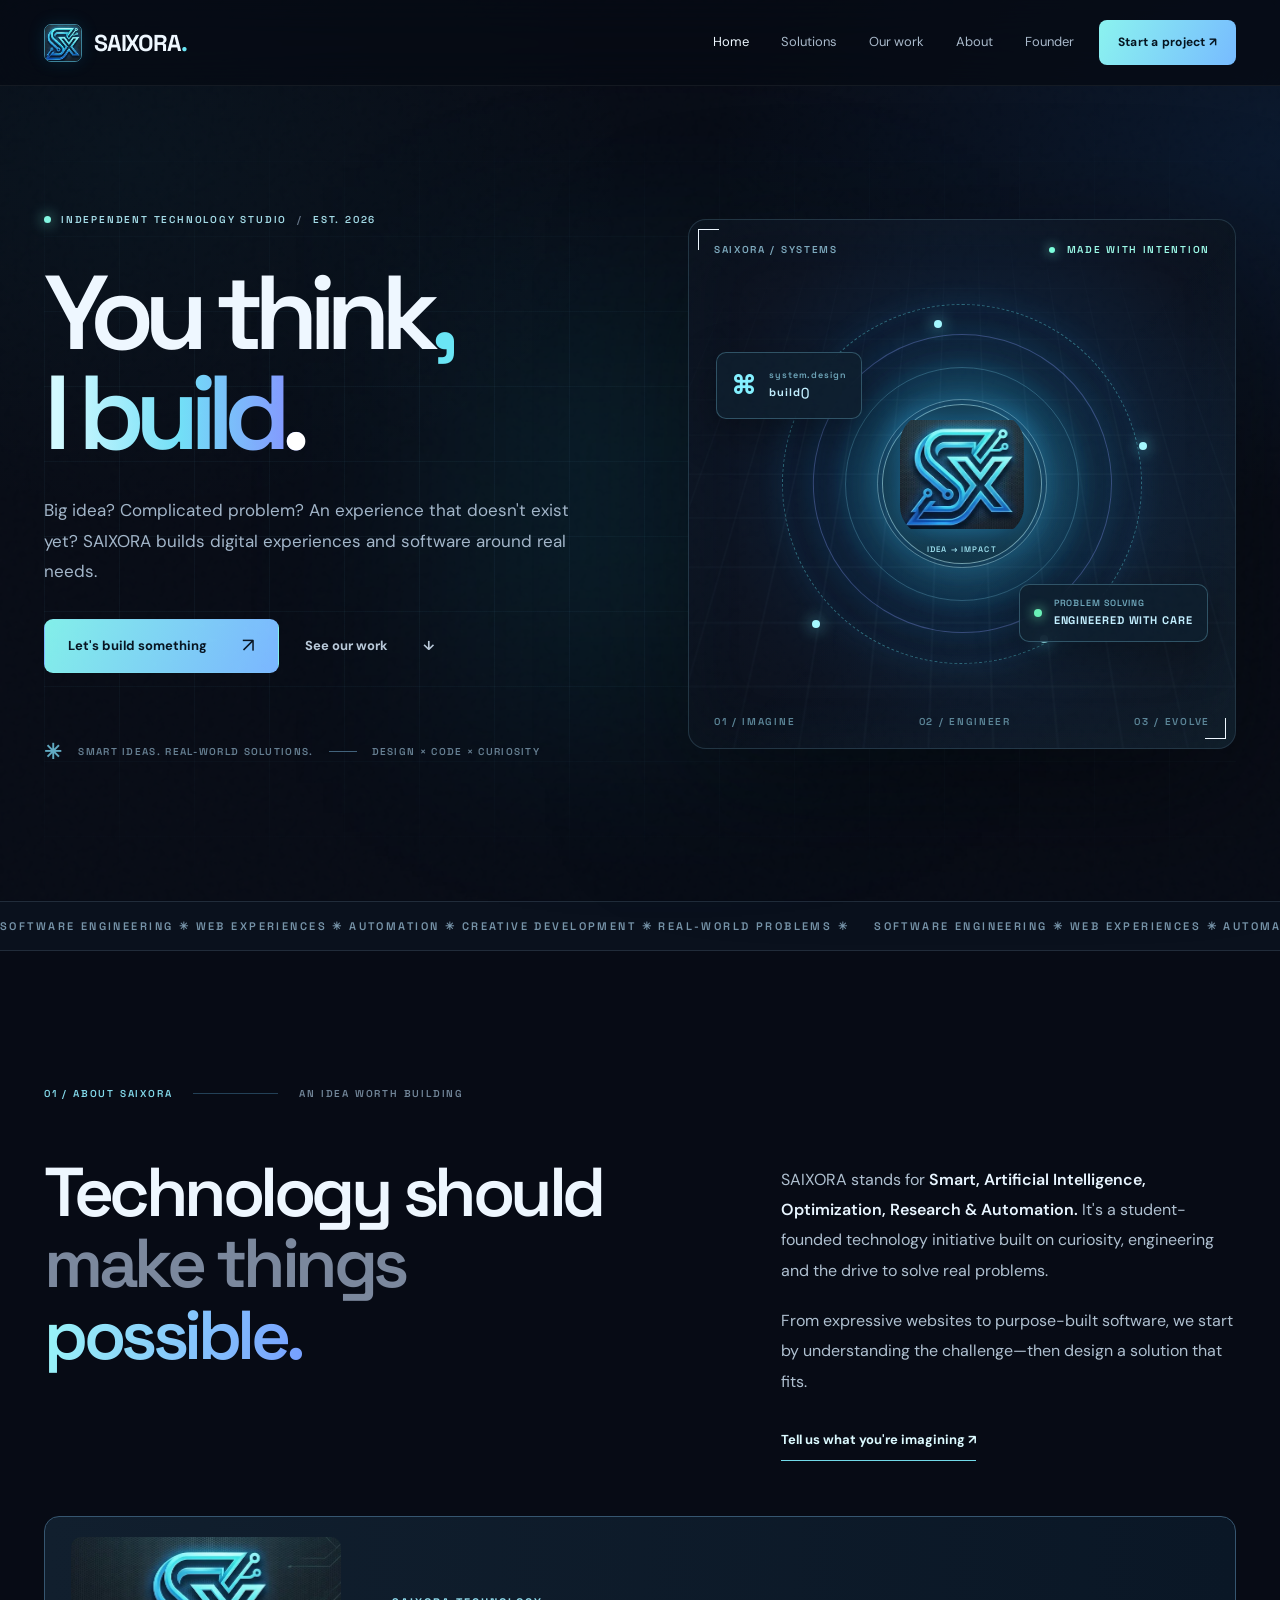
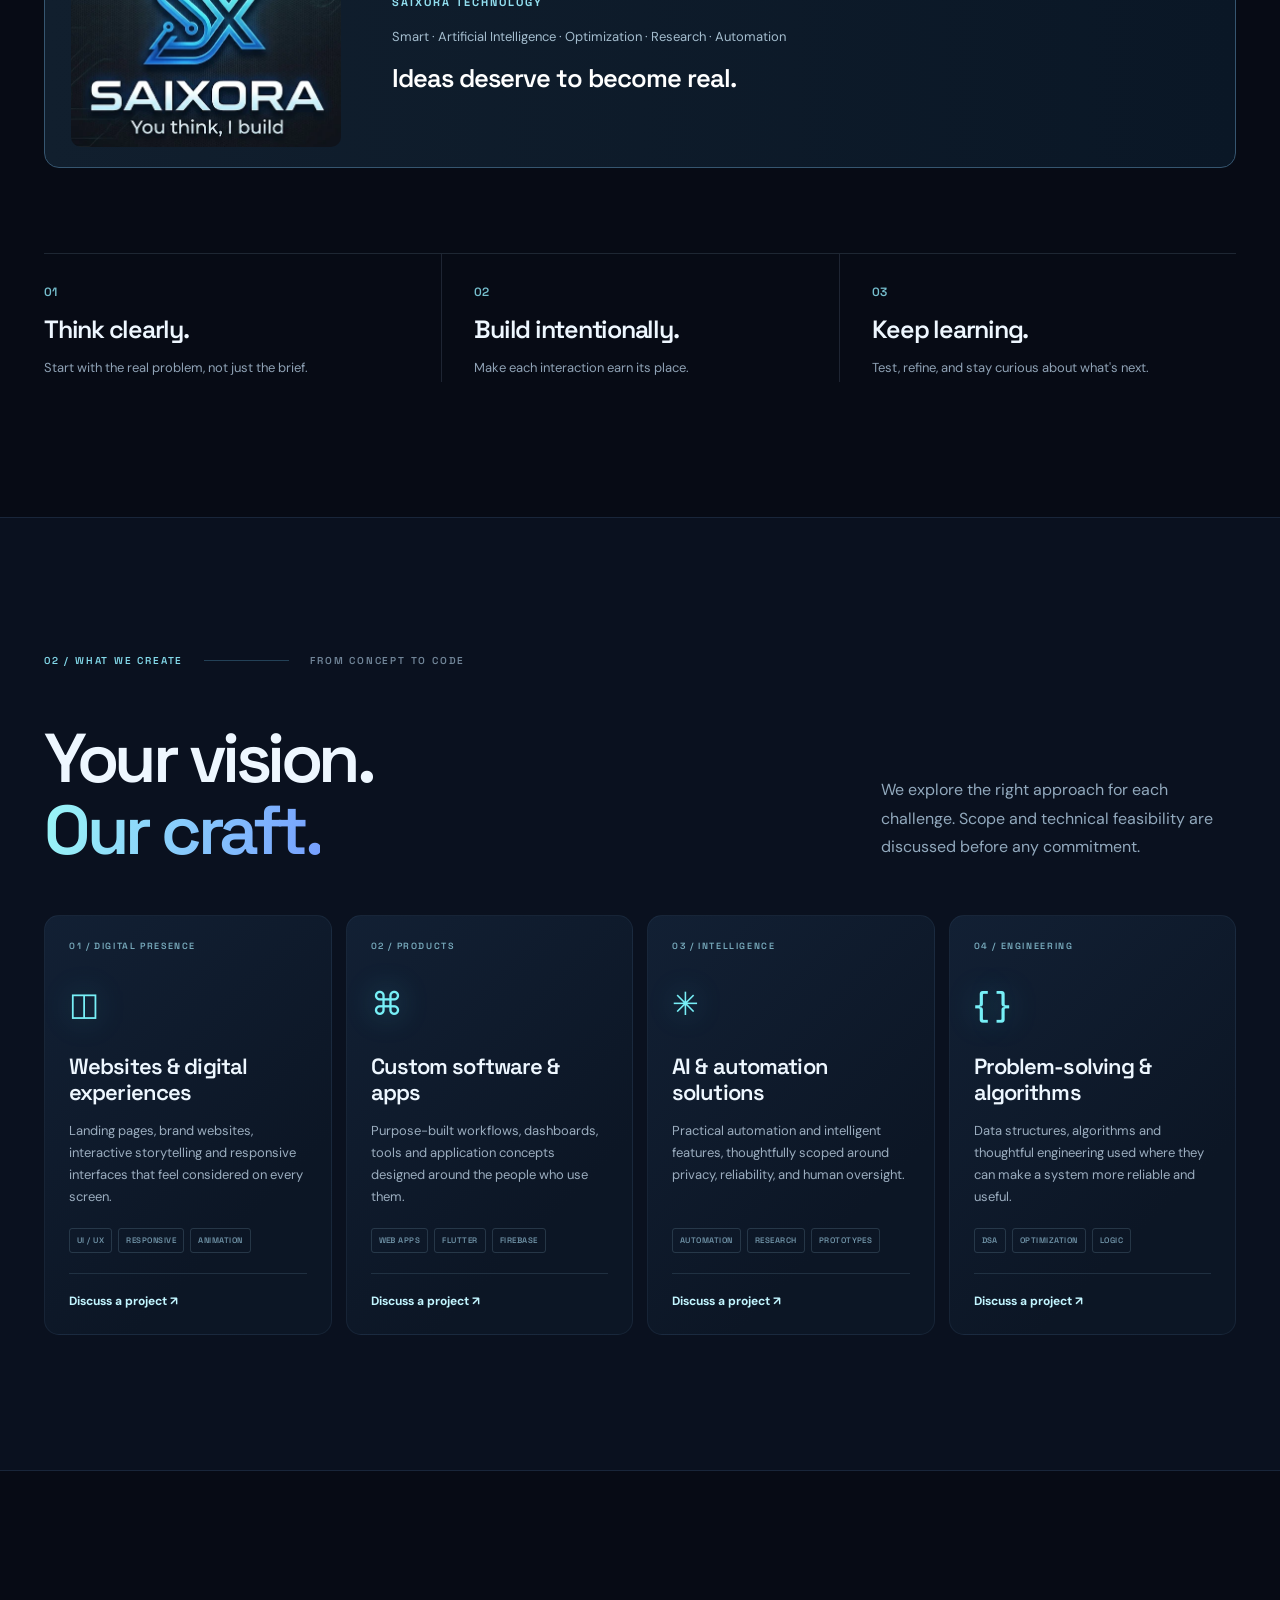
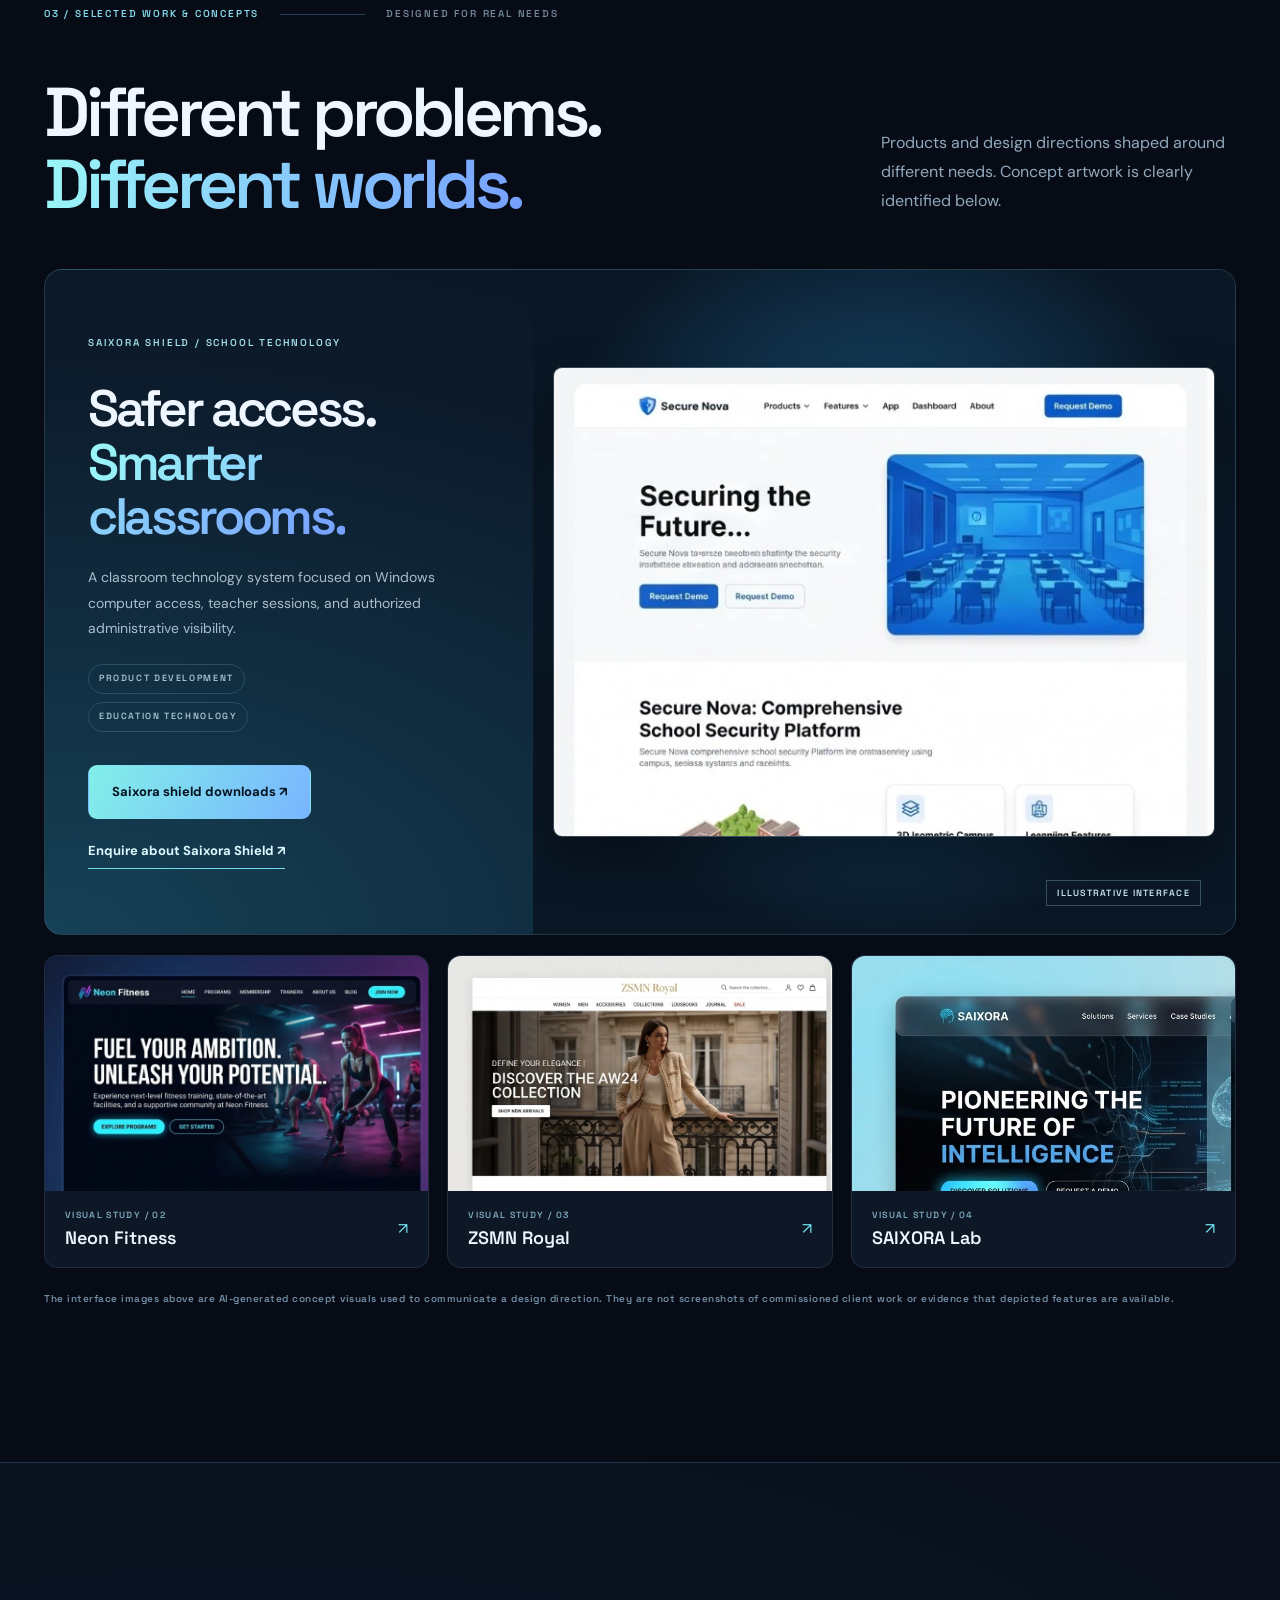
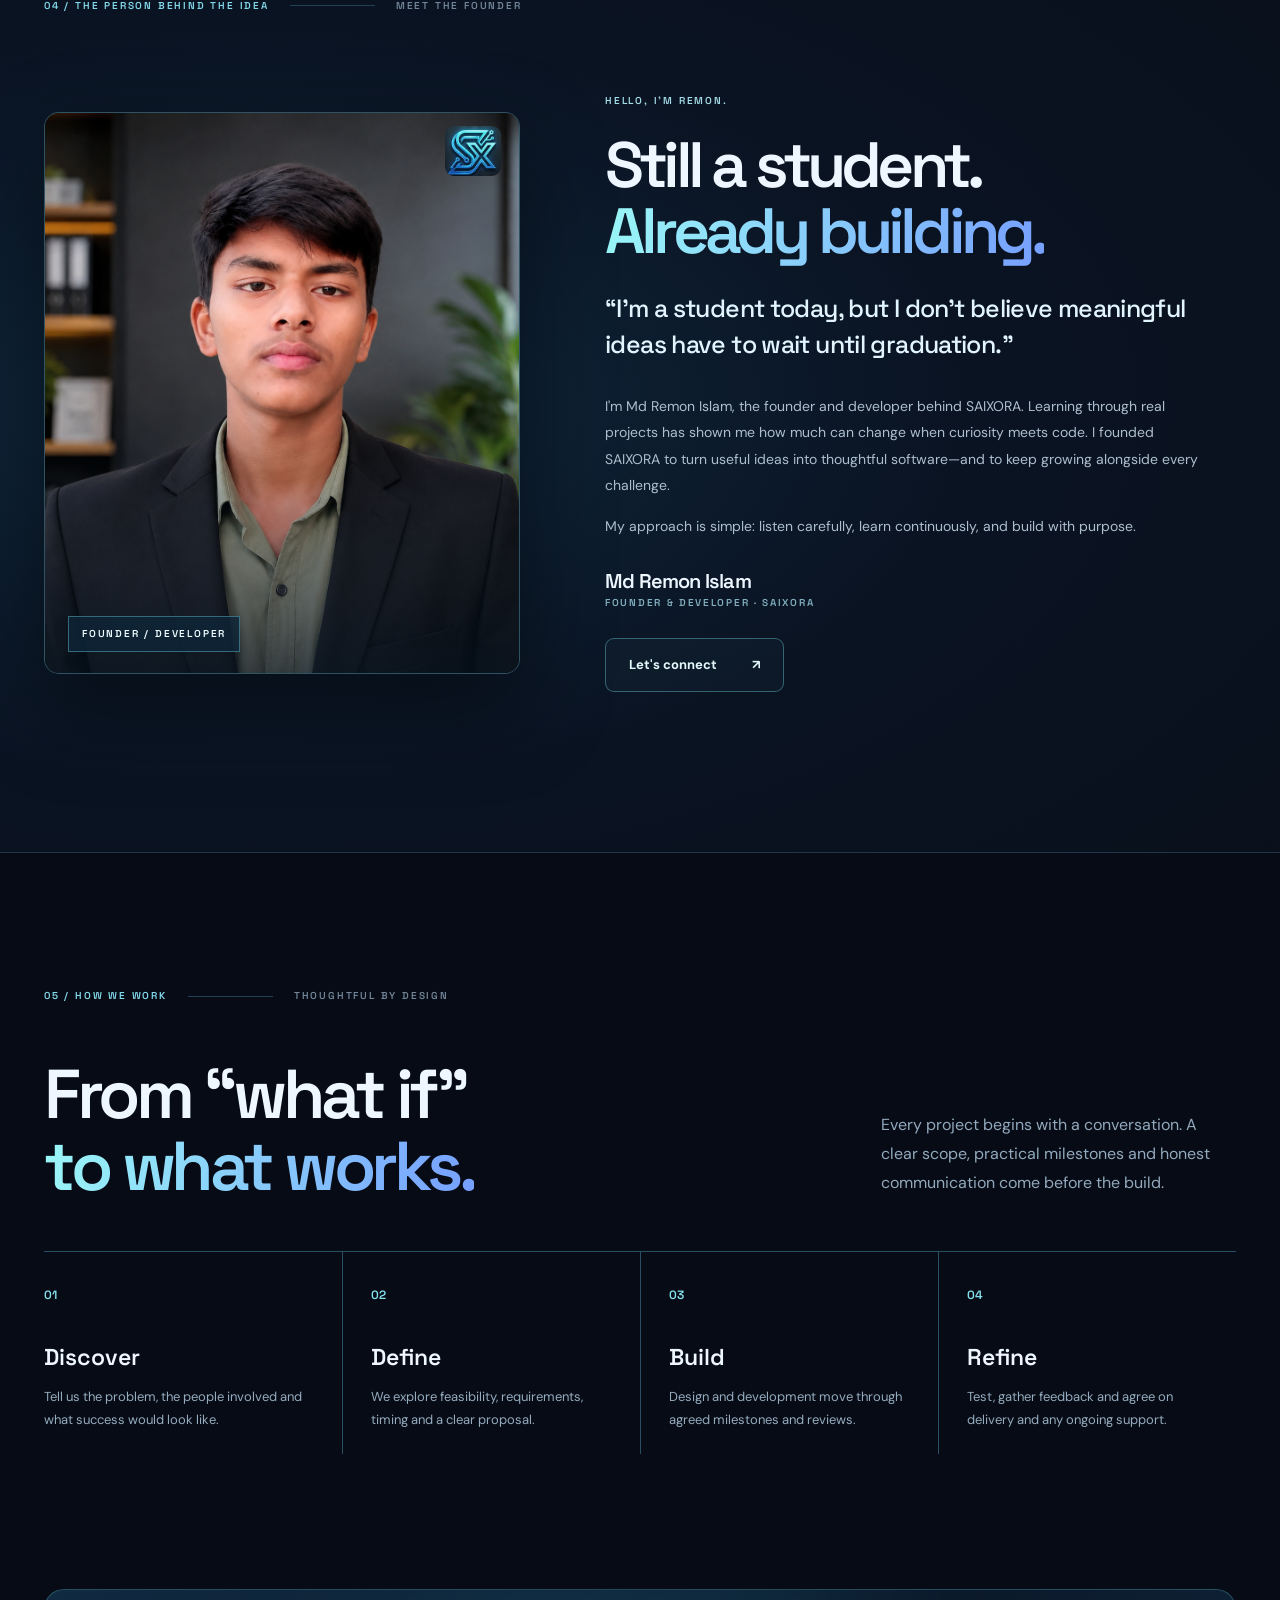
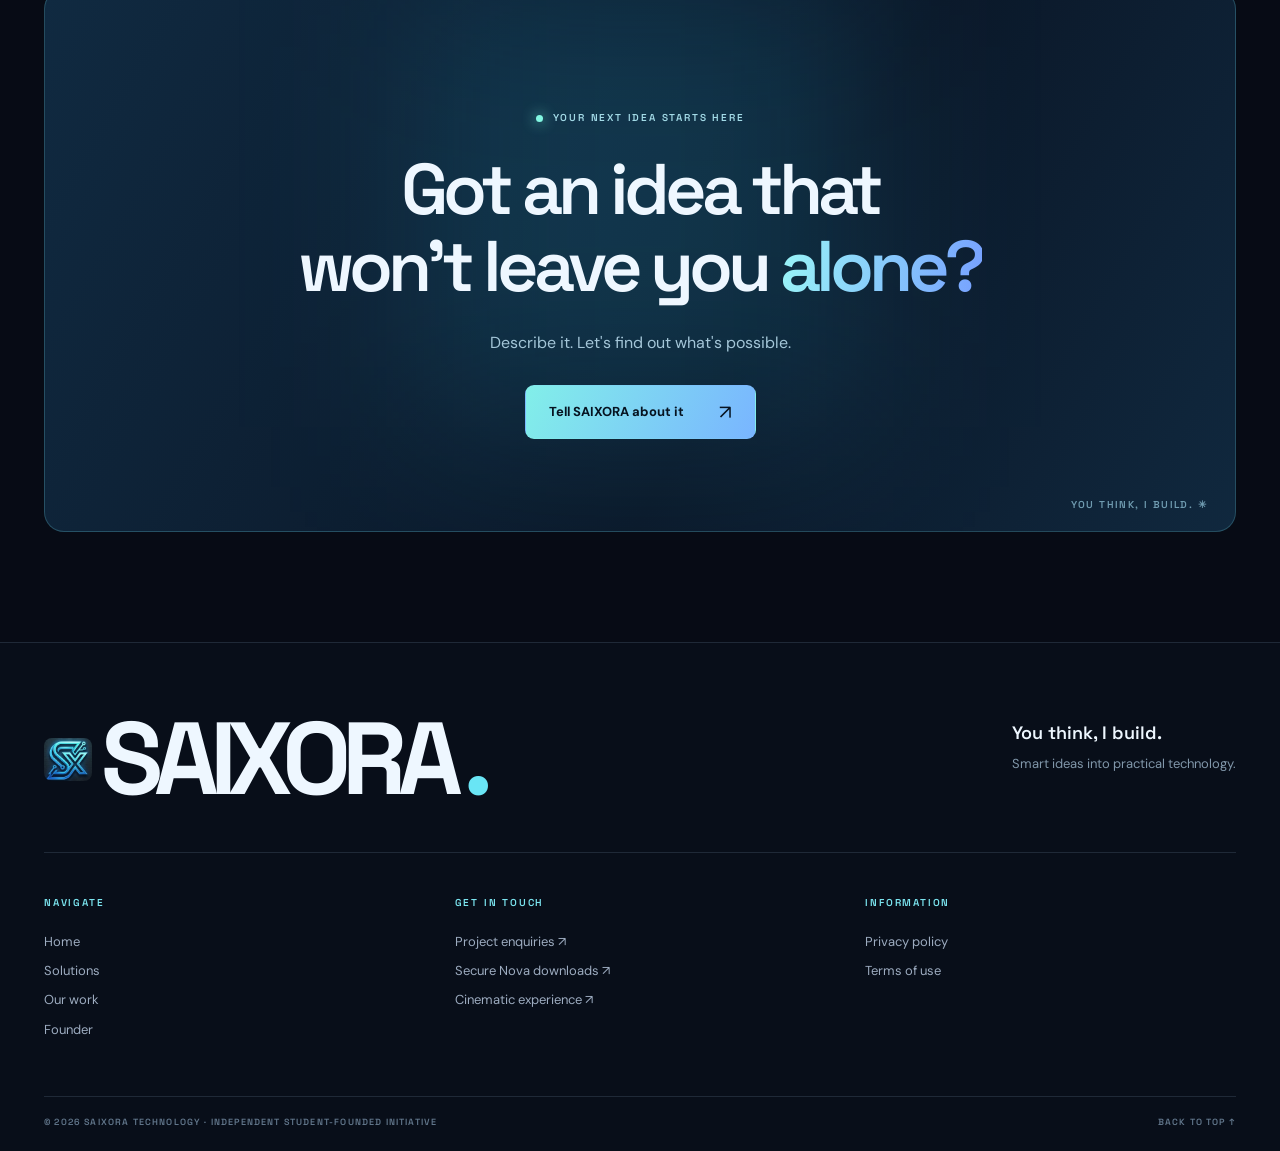
==== commit 5ae8af74: "UI changes" ====
--- a/public/main.html
+++ b/public/main.html
@@ -46,7 +46,7 @@
   <article class="service-card reveal"><span class="service-number">04 / ENGINEERING</span><div class="service-icon" aria-hidden="true">{ }</div><h3>Problem-solving &amp; algorithms</h3><p>Data structures, algorithms and thoughtful engineering used where they can make a system more reliable and useful.</p><div class="service-tags"><span>DSA</span><span>OPTIMIZATION</span><span>LOGIC</span></div><a href="contact.html?subject=Engineering%20project" aria-label="Enquire about engineering">Discuss a project ↗</a></article></div>
 </div></section>
 <section class="section showcase-section container" id="work"><div class="section-label reveal"><span>03 / SELECTED WORK &amp; CONCEPTS</span><span class="line"></span><span>DESIGNED FOR REAL NEEDS</span></div><div class="section-top reveal"><h2 class="display-title">Different problems.<br><em>Different worlds.</em></h2><p>Products and design directions shaped around different needs. Concept artwork is clearly identified below.</p></div>
-  <div class="showcase-feature reveal"><div class="showcase-feature-copy"><span class="eyebrow">SECURE NOVA / SCHOOL TECHNOLOGY</span><h3>Safer access.<br><em>Smarter classrooms.</em></h3><p>A classroom technology system focused on Windows computer access, teacher sessions, and authorized administrative visibility.</p><span class="pill">PRODUCT DEVELOPMENT</span><span class="pill">EDUCATION TECHNOLOGY</span><div class="feature-actions"><a class="btn btn-primary" href="nova-download.html">Secure Nova downloads ↗</a><a class="under-link" href="contact.html?subject=Secure%20Nova%20enquiry">Enquire about Secure Nova ↗</a></div></div><div class="feature-image"><img src="assets/secure-nova.webp" alt="AI-generated Secure Nova website interface concept" loading="lazy"><span class="image-corner">ILLUSTRATIVE INTERFACE</span></div></div>
+  <div class="showcase-feature reveal"><div class="showcase-feature-copy"><span class="eyebrow">SAIXORA SHIELD / SCHOOL TECHNOLOGY</span><h3>Safer access.<br><em>Smarter classrooms.</em></h3><p>A classroom technology system focused on Windows computer access, teacher sessions, and authorized administrative visibility.</p><span class="pill">PRODUCT DEVELOPMENT</span><span class="pill">EDUCATION TECHNOLOGY</span><div class="feature-actions"><a class="btn btn-primary" href="nova-download.html">Saixora shield downloads ↗</a><a class="under-link" href="contact.html?subject=Secure%20Nova%20enquiry">Enquire about Saixora Shield ↗</a></div></div><div class="feature-image"><img src="assets/secure-nova.webp" alt="AI-generated Secure Nova website interface concept" loading="lazy"><span class="image-corner">ILLUSTRATIVE INTERFACE</span></div></div>
   <div class="showcase-grid"><article class="showcase-tile reveal"><div class="tile-picture"><img src="assets/neon-fitness.webp" alt="AI-generated Neon Fitness website concept" loading="lazy"></div><div class="tile-caption"><span><small>VISUAL STUDY / 02</small><strong>Neon Fitness</strong></span><span aria-hidden="true">↗</span></div></article><article class="showcase-tile reveal"><div class="tile-picture"><img src="assets/zsmn-royal.webp" alt="AI-generated ZSMN Royal fashion interface concept" loading="lazy"></div><div class="tile-caption"><span><small>VISUAL STUDY / 03</small><strong>ZSMN Royal</strong></span><span aria-hidden="true">↗</span></div></article><article class="showcase-tile reveal"><div class="tile-picture"><img src="assets/saixora.webp" alt="AI-generated SAIXORA AI website interface concept" loading="lazy"></div><div class="tile-caption"><span><small>VISUAL STUDY / 04</small><strong>SAIXORA Lab</strong></span><span aria-hidden="true">↗</span></div></article></div>
   <p class="disclosure">The interface images above are AI-generated concept visuals used to communicate a design direction. They are not screenshots of commissioned client work or evidence that depicted features are available.</p>
 </section>
